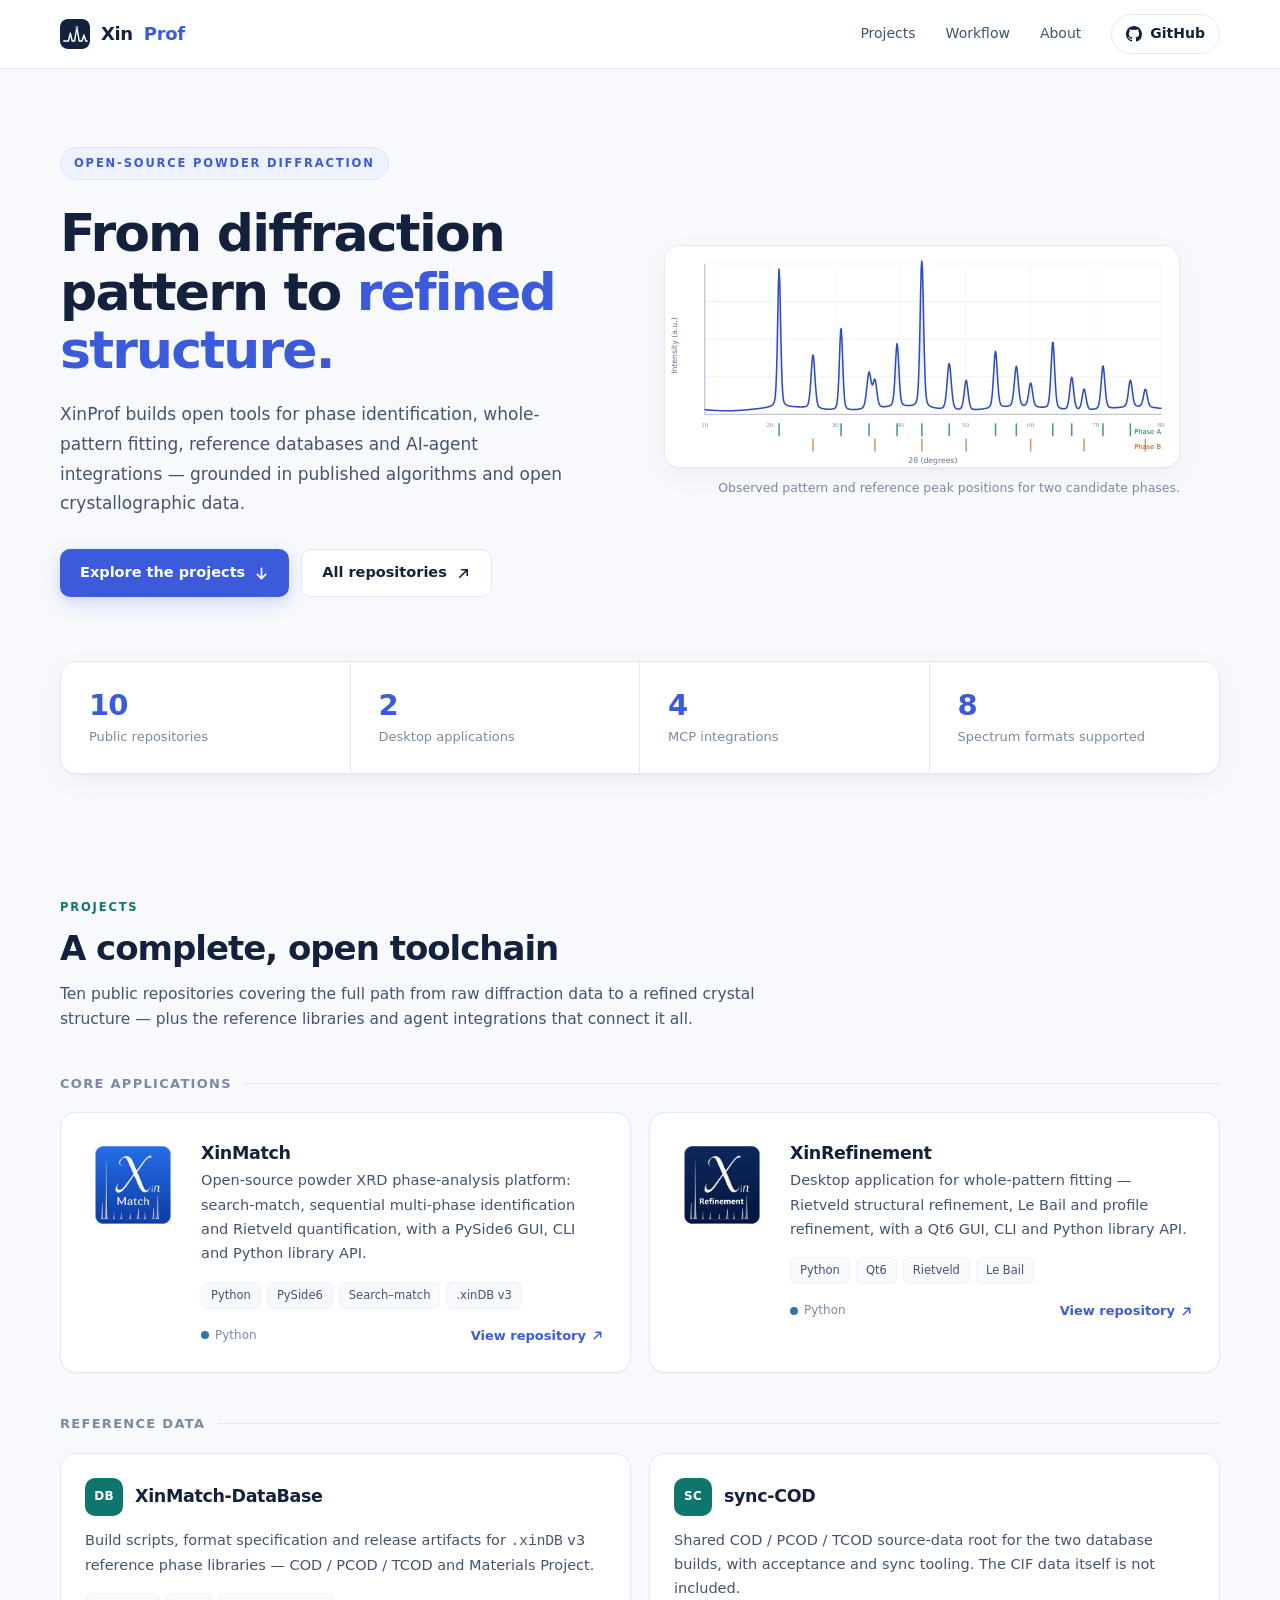
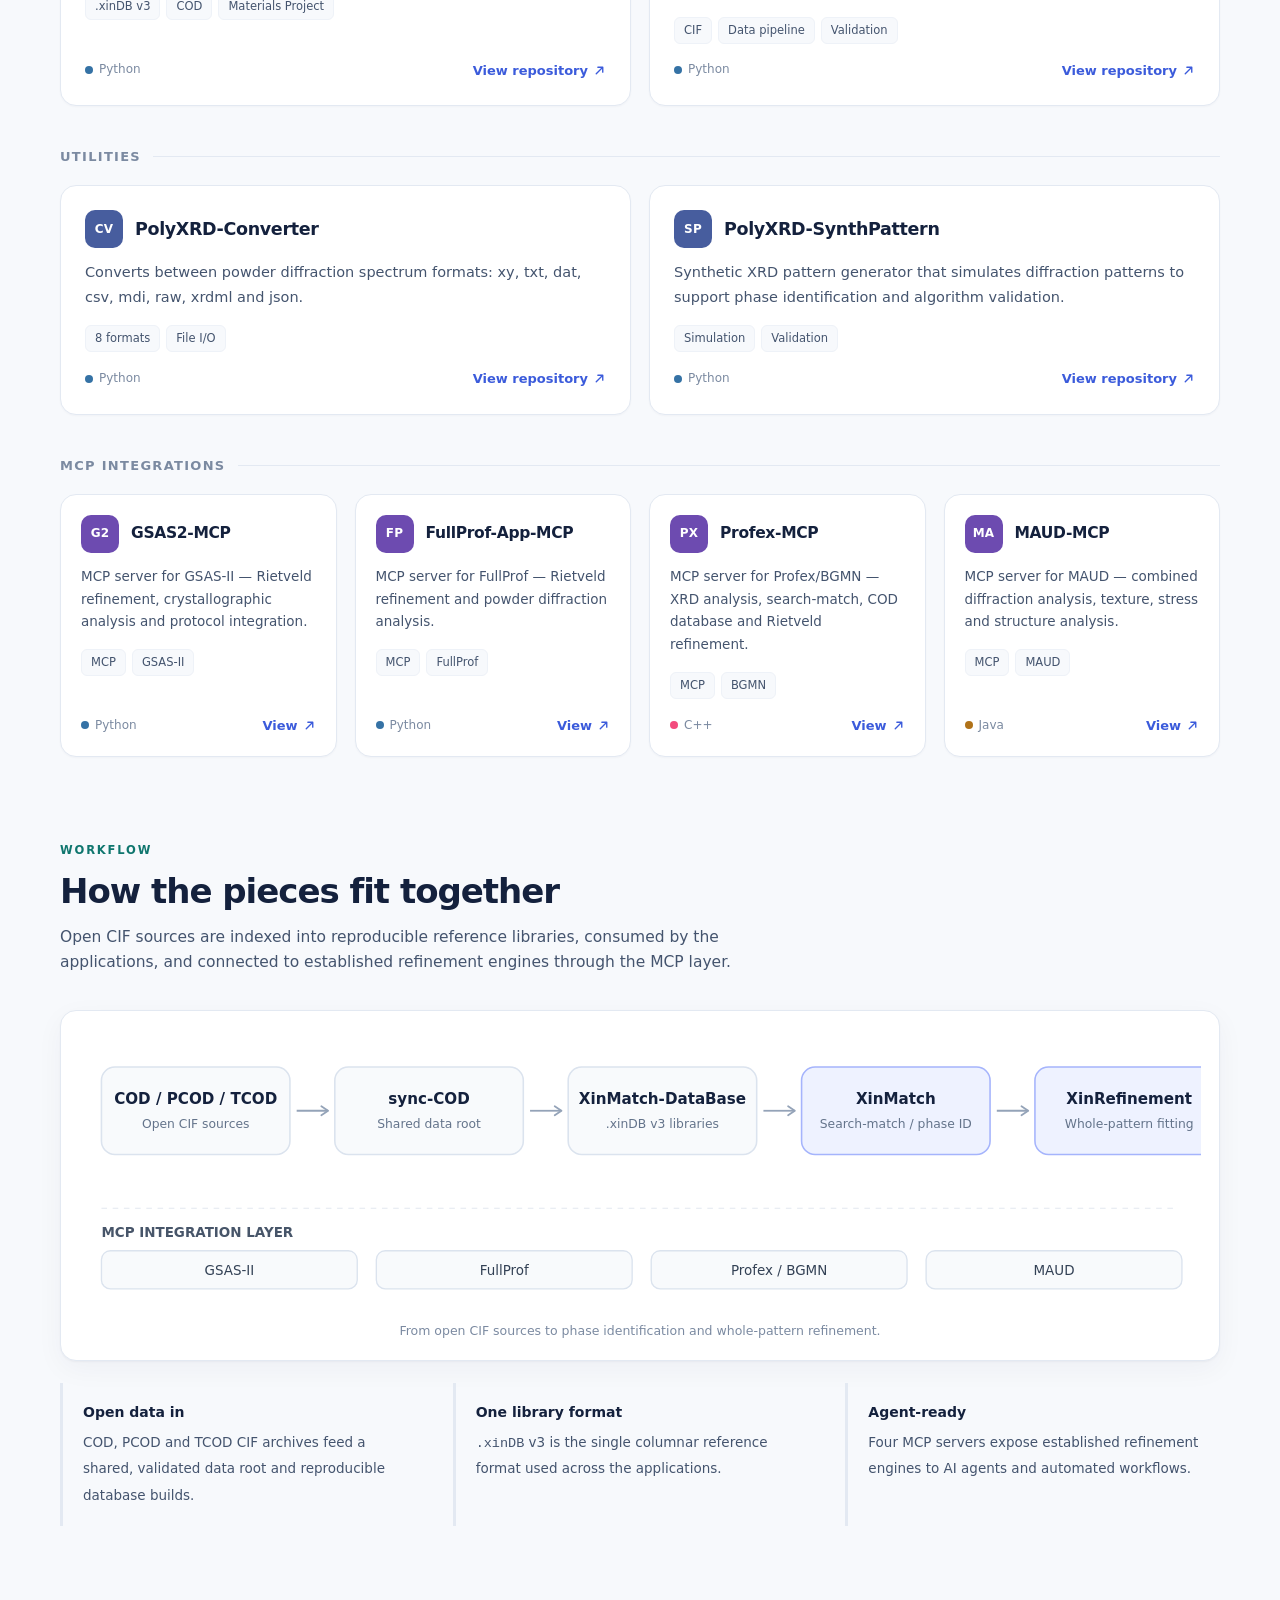
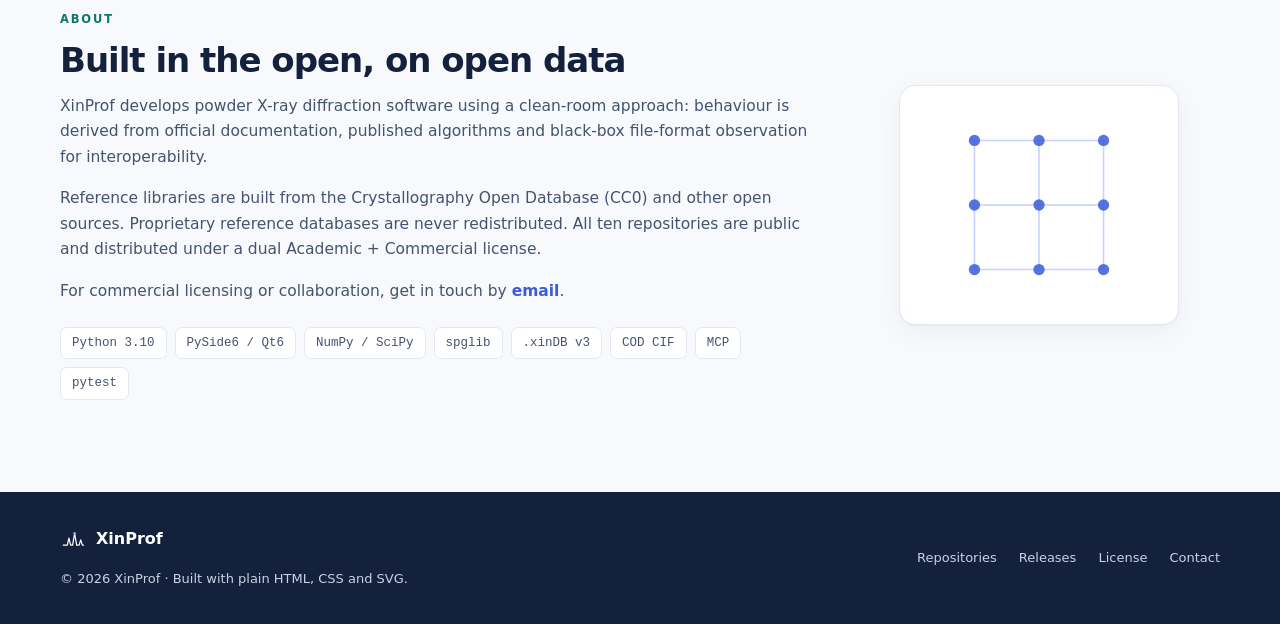
==== index.html @ e7fea5e1 "Add XinProf project site: English landing page, vector XRD artwork, 10 repository cards" ====
<!DOCTYPE html>
<html lang="en">
<head>
  <meta charset="utf-8">
  <meta name="viewport" content="width=device-width, initial-scale=1">
  <title>XinProf — Open-source powder XRD software</title>
  <meta name="description" content="XinProf builds open tools for powder X-ray diffraction: phase identification, whole-pattern Rietveld refinement, .xinDB reference libraries, and MCP integrations for established refinement engines.">
  <meta name="theme-color" content="#14213d">
  <meta property="og:type" content="website">
  <meta property="og:title" content="XinProf — Open-source powder XRD software">
  <meta property="og:description" content="From diffraction pattern to refined structure. Open tools for phase identification, whole-pattern fitting, reference databases and AI-agent integrations.">
  <meta property="og:url" content="https://xinprof.github.io/">
  <link rel="icon" type="image/svg+xml" href="assets/img/favicon.svg">
  <link rel="stylesheet" href="assets/css/style.css">
</head>
<body>

  <header class="site-nav">
    <div class="wrap nav-inner">
      <a class="brand" href="#top" aria-label="XinProf home">
        <img src="assets/img/favicon.svg" alt="" width="30" height="30">
        Xin<span>Prof</span>
      </a>
      <nav class="nav-links" aria-label="Main navigation">
        <a href="#projects">Projects</a>
        <a class="nav-optional" href="#workflow">Workflow</a>
        <a class="nav-optional" href="#about">About</a>
        <a class="nav-github" href="https://github.com/XinProf" target="_blank" rel="noopener noreferrer">
          <svg viewBox="0 0 16 16" fill="currentColor" aria-hidden="true"><path d="M8 0C3.58 0 0 3.58 0 8c0 3.54 2.29 6.53 5.47 7.59.4.07.55-.17.55-.38 0-.19-.01-.82-.01-1.49-2 .37-2.53-.49-2.69-.94-.09-.23-.48-.94-.82-1.13-.28-.15-.68-.52-.01-.53.63-.01 1.08.58 1.23.82.72 1.21 1.87.87 2.33.66.07-.52.28-.87.51-1.07-1.78-.2-3.64-.89-3.64-3.95 0-.87.31-1.59.82-2.15-.08-.2-.36-1.02.08-2.12 0 0 .67-.21 2.2.82.64-.18 1.32-.27 2-.27.68 0 1.36.09 2 .27 1.53-1.04 2.2-.82 2.2-.82.44 1.1.16 1.92.08 2.12.51.56.82 1.27.82 2.15 0 3.07-1.87 3.75-3.65 3.95.29.25.54.73.54 1.48 0 1.07-.01 1.93-.01 2.2 0 .21.15.46.55.38A8.012 8.012 0 0 0 16 8c0-4.42-3.58-8-8-8z"/></svg>
          GitHub
        </a>
      </nav>
    </div>
  </header>

  <main id="top">

    <!-- Hero -->
    <section class="hero" style="padding-top:78px">
      <div class="wrap">
        <div class="hero-grid">
          <div>
            <span class="eyebrow">Open-source powder diffraction</span>
            <h1>From diffraction pattern to <span class="accent">refined structure.</span></h1>
            <p class="hero-lead">
              XinProf builds open tools for phase identification, whole-pattern fitting,
              reference databases and AI-agent integrations — grounded in published
              algorithms and open crystallographic data.
            </p>
            <div class="hero-actions">
              <a class="btn btn-primary" href="#projects">
                Explore the projects
                <svg viewBox="0 0 16 16" fill="none" stroke="currentColor" stroke-width="1.8" aria-hidden="true"><path d="M8 2.5v11M3.5 9l4.5 4.5L12.5 9" stroke-linecap="round" stroke-linejoin="round"/></svg>
              </a>
              <a class="btn btn-ghost" href="https://github.com/XinProf?tab=repositories" target="_blank" rel="noopener noreferrer">
                All repositories
                <svg viewBox="0 0 16 16" fill="none" stroke="currentColor" stroke-width="1.7" aria-hidden="true"><path d="M4 12L12 4M6 4h6v6" stroke-linecap="round" stroke-linejoin="round"/></svg>
              </a>
            </div>
          </div>
          <figure class="hero-art">
            <img src="assets/img/diffraction.svg" width="800" height="344"
                 alt="Powder X-ray diffraction pattern with two sets of reference peak positions">
            <figcaption>Observed pattern and reference peak positions for two candidate phases.</figcaption>
          </figure>
        </div>

        <div class="stats" aria-label="Project statistics">
          <div class="stat"><div class="stat-num">10</div><div class="stat-label">Public repositories</div></div>
          <div class="stat"><div class="stat-num">2</div><div class="stat-label">Desktop applications</div></div>
          <div class="stat"><div class="stat-num">4</div><div class="stat-label">MCP integrations</div></div>
          <div class="stat"><div class="stat-num">8</div><div class="stat-label">Spectrum formats supported</div></div>
        </div>
      </div>
    </section>

    <!-- Projects -->
    <section id="projects">
      <div class="wrap">
        <div class="section-head">
          <div class="section-kicker">Projects</div>
          <h2>A complete, open toolchain</h2>
          <p>Ten public repositories covering the full path from raw diffraction data to a refined crystal structure — plus the reference libraries and agent integrations that connect it all.</p>
        </div>

        <h3 class="group-title">Core applications</h3>
        <div class="cards cards-2">
          <article class="card card-feature">
            <img src="assets/img/logo-xinmatch.png" width="92" height="92" alt="XinMatch logo">
            <div class="card-body">
              <h3>XinMatch</h3>
              <p>Open-source powder XRD phase-analysis platform: search-match, sequential multi-phase identification and Rietveld quantification, with a PySide6 GUI, CLI and Python library API.</p>
              <div class="tags"><span class="tag">Python</span><span class="tag">PySide6</span><span class="tag">Search–match</span><span class="tag">.xinDB v3</span></div>
              <div class="card-foot">
                <span class="lang"><span class="dot"></span>Python</span>
                <a class="repo-link" href="https://github.com/XinProf/XinMatch" target="_blank" rel="noopener noreferrer">View repository <svg viewBox="0 0 16 16" fill="none" stroke="currentColor" stroke-width="1.7" aria-hidden="true"><path d="M4 12L12 4M6 4h6v6" stroke-linecap="round" stroke-linejoin="round"/></svg></a>
              </div>
            </div>
          </article>

          <article class="card card-feature">
            <img src="assets/img/logo-xinrefinement.png" width="92" height="92" alt="XinRefinement logo">
            <div class="card-body">
              <h3>XinRefinement</h3>
              <p>Desktop application for whole-pattern fitting — Rietveld structural refinement, Le Bail and profile refinement, with a Qt6 GUI, CLI and Python library API.</p>
              <div class="tags"><span class="tag">Python</span><span class="tag">Qt6</span><span class="tag">Rietveld</span><span class="tag">Le Bail</span></div>
              <div class="card-foot">
                <span class="lang"><span class="dot"></span>Python</span>
                <a class="repo-link" href="https://github.com/XinProf/XinRefinement" target="_blank" rel="noopener noreferrer">View repository <svg viewBox="0 0 16 16" fill="none" stroke="currentColor" stroke-width="1.7" aria-hidden="true"><path d="M4 12L12 4M6 4h6v6" stroke-linecap="round" stroke-linejoin="round"/></svg></a>
              </div>
            </div>
          </article>
        </div>

        <h3 class="group-title">Reference data</h3>
        <div class="cards cards-2">
          <article class="card">
            <div class="card-top"><span class="monogram mono-data">DB</span><h3>XinMatch-DataBase</h3></div>
            <p>Build scripts, format specification and release artifacts for <code>.xinDB</code> v3 reference phase libraries — COD / PCOD / TCOD and Materials Project.</p>
            <div class="tags"><span class="tag">.xinDB v3</span><span class="tag">COD</span><span class="tag">Materials Project</span></div>
            <div class="card-foot">
              <span class="lang"><span class="dot"></span>Python</span>
              <a class="repo-link" href="https://github.com/XinProf/XinMatch-DataBase" target="_blank" rel="noopener noreferrer">View repository <svg viewBox="0 0 16 16" fill="none" stroke="currentColor" stroke-width="1.7" aria-hidden="true"><path d="M4 12L12 4M6 4h6v6" stroke-linecap="round" stroke-linejoin="round"/></svg></a>
            </div>
          </article>

          <article class="card">
            <div class="card-top"><span class="monogram mono-data">SC</span><h3>sync-COD</h3></div>
            <p>Shared COD / PCOD / TCOD source-data root for the two database builds, with acceptance and sync tooling. The CIF data itself is not included.</p>
            <div class="tags"><span class="tag">CIF</span><span class="tag">Data pipeline</span><span class="tag">Validation</span></div>
            <div class="card-foot">
              <span class="lang"><span class="dot"></span>Python</span>
              <a class="repo-link" href="https://github.com/XinProf/sync-COD" target="_blank" rel="noopener noreferrer">View repository <svg viewBox="0 0 16 16" fill="none" stroke="currentColor" stroke-width="1.7" aria-hidden="true"><path d="M4 12L12 4M6 4h6v6" stroke-linecap="round" stroke-linejoin="round"/></svg></a>
            </div>
          </article>
        </div>

        <h3 class="group-title">Utilities</h3>
        <div class="cards cards-2">
          <article class="card">
            <div class="card-top"><span class="monogram mono-util">CV</span><h3>PolyXRD-Converter</h3></div>
            <p>Converts between powder diffraction spectrum formats: xy, txt, dat, csv, mdi, raw, xrdml and json.</p>
            <div class="tags"><span class="tag">8 formats</span><span class="tag">File I/O</span></div>
            <div class="card-foot">
              <span class="lang"><span class="dot"></span>Python</span>
              <a class="repo-link" href="https://github.com/XinProf/PolyXRD-Converter" target="_blank" rel="noopener noreferrer">View repository <svg viewBox="0 0 16 16" fill="none" stroke="currentColor" stroke-width="1.7" aria-hidden="true"><path d="M4 12L12 4M6 4h6v6" stroke-linecap="round" stroke-linejoin="round"/></svg></a>
            </div>
          </article>

          <article class="card">
            <div class="card-top"><span class="monogram mono-util">SP</span><h3>PolyXRD-SynthPattern</h3></div>
            <p>Synthetic XRD pattern generator that simulates diffraction patterns to support phase identification and algorithm validation.</p>
            <div class="tags"><span class="tag">Simulation</span><span class="tag">Validation</span></div>
            <div class="card-foot">
              <span class="lang"><span class="dot"></span>Python</span>
              <a class="repo-link" href="https://github.com/XinProf/PolyXRD-SynthPattern" target="_blank" rel="noopener noreferrer">View repository <svg viewBox="0 0 16 16" fill="none" stroke="currentColor" stroke-width="1.7" aria-hidden="true"><path d="M4 12L12 4M6 4h6v6" stroke-linecap="round" stroke-linejoin="round"/></svg></a>
            </div>
          </article>
        </div>

        <h3 class="group-title">MCP integrations</h3>
        <div class="cards cards-4">
          <article class="card">
            <div class="card-top"><span class="monogram mono-mcp">G2</span><h3>GSAS2-MCP</h3></div>
            <p>MCP server for GSAS-II — Rietveld refinement, crystallographic analysis and protocol integration.</p>
            <div class="tags"><span class="tag">MCP</span><span class="tag">GSAS-II</span></div>
            <div class="card-foot">
              <span class="lang"><span class="dot"></span>Python</span>
              <a class="repo-link" href="https://github.com/XinProf/GSAS2-MCP" target="_blank" rel="noopener noreferrer">View <svg viewBox="0 0 16 16" fill="none" stroke="currentColor" stroke-width="1.7" aria-hidden="true"><path d="M4 12L12 4M6 4h6v6" stroke-linecap="round" stroke-linejoin="round"/></svg></a>
            </div>
          </article>

          <article class="card">
            <div class="card-top"><span class="monogram mono-mcp">FP</span><h3>FullProf-App-MCP</h3></div>
            <p>MCP server for FullProf — Rietveld refinement and powder diffraction analysis.</p>
            <div class="tags"><span class="tag">MCP</span><span class="tag">FullProf</span></div>
            <div class="card-foot">
              <span class="lang"><span class="dot"></span>Python</span>
              <a class="repo-link" href="https://github.com/XinProf/FullProf-App-MCP" target="_blank" rel="noopener noreferrer">View <svg viewBox="0 0 16 16" fill="none" stroke="currentColor" stroke-width="1.7" aria-hidden="true"><path d="M4 12L12 4M6 4h6v6" stroke-linecap="round" stroke-linejoin="round"/></svg></a>
            </div>
          </article>

          <article class="card">
            <div class="card-top"><span class="monogram mono-mcp">PX</span><h3>Profex-MCP</h3></div>
            <p>MCP server for Profex/BGMN — XRD analysis, search-match, COD database and Rietveld refinement.</p>
            <div class="tags"><span class="tag">MCP</span><span class="tag">BGMN</span></div>
            <div class="card-foot">
              <span class="lang"><span class="dot cpp"></span>C++</span>
              <a class="repo-link" href="https://github.com/XinProf/Profex-MCP" target="_blank" rel="noopener noreferrer">View <svg viewBox="0 0 16 16" fill="none" stroke="currentColor" stroke-width="1.7" aria-hidden="true"><path d="M4 12L12 4M6 4h6v6" stroke-linecap="round" stroke-linejoin="round"/></svg></a>
            </div>
          </article>

          <article class="card">
            <div class="card-top"><span class="monogram mono-mcp">MA</span><h3>MAUD-MCP</h3></div>
            <p>MCP server for MAUD — combined diffraction analysis, texture, stress and structure analysis.</p>
            <div class="tags"><span class="tag">MCP</span><span class="tag">MAUD</span></div>
            <div class="card-foot">
              <span class="lang"><span class="dot java"></span>Java</span>
              <a class="repo-link" href="https://github.com/XinProf/MAUD-MCP" target="_blank" rel="noopener noreferrer">View <svg viewBox="0 0 16 16" fill="none" stroke="currentColor" stroke-width="1.7" aria-hidden="true"><path d="M4 12L12 4M6 4h6v6" stroke-linecap="round" stroke-linejoin="round"/></svg></a>
            </div>
          </article>
        </div>
      </div>
    </section>

    <!-- Workflow -->
    <section id="workflow">
      <div class="wrap">
        <div class="section-head">
          <div class="section-kicker">Workflow</div>
          <h2>How the pieces fit together</h2>
          <p>Open CIF sources are indexed into reproducible reference libraries, consumed by the applications, and connected to established refinement engines through the MCP layer.</p>
        </div>
        <figure class="workflow-figure">
          <img src="assets/img/workflow.svg" width="1000" height="250"
               alt="Data flow from open CIF sources through database builds to phase identification and whole-pattern refinement, with an MCP integration layer">
          <figcaption>From open CIF sources to phase identification and whole-pattern refinement.</figcaption>
        </figure>
        <div class="notes">
          <div class="note"><strong>Open data in</strong><span>COD, PCOD and TCOD CIF archives feed a shared, validated data root and reproducible database builds.</span></div>
          <div class="note"><strong>One library format</strong><span><code>.xinDB</code> v3 is the single columnar reference format used across the applications.</span></div>
          <div class="note"><strong>Agent-ready</strong><span>Four MCP servers expose established refinement engines to AI agents and automated workflows.</span></div>
        </div>
      </div>
    </section>

    <!-- About -->
    <section id="about">
      <div class="wrap about-grid">
        <div class="about-copy">
          <div class="section-kicker">About</div>
          <h2>Built in the open, on open data</h2>
          <p>XinProf develops powder X-ray diffraction software using a clean-room approach: behaviour is derived from official documentation, published algorithms and black-box file-format observation for interoperability.</p>
          <p>Reference libraries are built from the Crystallography Open Database (CC0) and other open sources. Proprietary reference databases are never redistributed. All ten repositories are public and distributed under a dual Academic + Commercial license.</p>
          <p>For commercial licensing or collaboration, get in touch by <a href="mailto:sshztx@outlook.com" style="color:var(--accent);font-weight:600">email</a>.</p>
          <div class="stack" aria-label="Technology stack">
            <span>Python 3.10</span><span>PySide6 / Qt6</span><span>NumPy / SciPy</span><span>spglib</span>
            <span>.xinDB v3</span><span>COD CIF</span><span>MCP</span><span>pytest</span>
          </div>
        </div>
        <div class="about-art">
          <img src="assets/img/lattice.svg" width="300" height="240" alt="Crystal lattice diagram">
        </div>
      </div>
    </section>

  </main>

  <footer class="site-footer">
    <div class="wrap footer-inner">
      <div>
        <div class="footer-brand"><img src="assets/img/favicon.svg" alt="" width="26" height="26"> XinProf</div>
        <p style="margin-top:8px">© 2026 XinProf · Built with plain HTML, CSS and SVG.</p>
      </div>
      <nav class="footer-links" aria-label="Footer links">
        <a href="https://github.com/XinProf?tab=repositories" target="_blank" rel="noopener noreferrer">Repositories</a>
        <a href="https://github.com/XinProf/XinMatch/releases" target="_blank" rel="noopener noreferrer">Releases</a>
        <a href="https://github.com/XinProf/XinMatch/blob/master/LICENSE" target="_blank" rel="noopener noreferrer">License</a>
        <a href="mailto:sshztx@outlook.com">Contact</a>
      </nav>
    </div>
  </footer>

</body>
</html>
---- assets/css/style.css ----
/* XinProf — GitHub Pages site
   No external dependencies: system fonts, inline SVG artwork, plain CSS. */

:root {
  --bg: #f7f9fc;
  --surface: #ffffff;
  --ink: #14213d;
  --ink-2: #44546e;
  --ink-3: #7b8aa1;
  --line: #e3e9f2;
  --line-soft: #eef2f8;
  --accent: #3b5bdb;
  --accent-dark: #2f4bc4;
  --accent-soft: #eef2ff;
  --teal: #0f766e;
  --radius: 16px;
  --shadow: 0 1px 2px rgba(20, 33, 61, .04), 0 8px 28px rgba(20, 33, 61, .045);
  --max: 1160px;
  --font: ui-sans-serif, system-ui, -apple-system, "Segoe UI", Roboto, "Helvetica Neue", Arial, "Noto Sans", sans-serif;
}

* { box-sizing: border-box; }
html { scroll-behavior: smooth; }
body {
  margin: 0;
  background: var(--bg);
  color: var(--ink);
  font-family: var(--font);
  font-size: 16px;
  line-height: 1.65;
  -webkit-font-smoothing: antialiased;
  text-rendering: optimizeLegibility;
}
img, svg { display: block; max-width: 100%; }
a { color: inherit; text-decoration: none; }
a:focus-visible, button:focus-visible {
  outline: 3px solid rgba(59, 91, 219, .45);
  outline-offset: 3px;
  border-radius: 6px;
}
.wrap { width: min(var(--max), calc(100% - 48px)); margin-inline: auto; }

/* ------------------------------ navigation ------------------------------ */
.site-nav {
  position: sticky; top: 0; z-index: 20;
  background: rgba(255, 255, 255, .88);
  backdrop-filter: saturate(160%) blur(12px);
  border-bottom: 1px solid var(--line);
}
.nav-inner { display: flex; align-items: center; justify-content: space-between; height: 68px; }
.brand { display: inline-flex; align-items: center; gap: 11px; font-weight: 700; letter-spacing: -.02em; font-size: 18px; }
.brand img { width: 30px; height: 30px; border-radius: 8px; }
.brand span { color: var(--accent); }
.nav-links { display: flex; align-items: center; gap: 30px; font-size: 14px; color: var(--ink-2); }
.nav-links a { transition: color .18s ease; }
.nav-links a:hover { color: var(--accent); }
.nav-github {
  display: inline-flex; align-items: center; gap: 8px;
  padding: 7px 14px; border: 1px solid var(--line); border-radius: 999px;
  font-weight: 600; color: var(--ink) !important; transition: border-color .18s ease, background .18s ease;
}
.nav-github:hover { border-color: var(--accent); background: var(--accent-soft); }
.nav-github svg { width: 16px; height: 16px; }

/* -------------------------------- hero --------------------------------- */
.hero { padding: 78px 0 40px; }
.hero-grid { display: grid; grid-template-columns: minmax(0, .92fr) minmax(0, 1.08fr); gap: 56px; align-items: center; }
.eyebrow {
  display: inline-block; font-size: 11.5px; font-weight: 700; letter-spacing: .16em;
  text-transform: uppercase; color: var(--accent);
  background: var(--accent-soft); border: 1px solid #dbe3ff;
  padding: 6px 13px; border-radius: 999px; margin-bottom: 24px;
}
h1 {
  margin: 0 0 20px; font-size: clamp(34px, 4.2vw, 52px); line-height: 1.13;
  letter-spacing: -.035em; font-weight: 750;
}
h1 .accent { color: var(--accent); }
.hero-lead { margin: 0 0 30px; font-size: 17px; line-height: 1.75; color: var(--ink-2); max-width: 48ch; }
.hero-actions { display: flex; flex-wrap: wrap; gap: 12px; }
.btn {
  display: inline-flex; align-items: center; gap: 9px;
  padding: 11px 20px; border-radius: 10px; font-size: 14.5px; font-weight: 650;
  transition: transform .18s ease, box-shadow .18s ease, background .18s ease, border-color .18s ease;
}
.btn-primary { background: var(--accent); color: #fff; box-shadow: 0 6px 18px rgba(59, 91, 219, .22); }
.btn-primary:hover { background: var(--accent-dark); transform: translateY(-2px); }
.btn-ghost { background: var(--surface); color: var(--ink); border: 1px solid var(--line); }
.btn-ghost:hover { border-color: var(--accent); color: var(--accent); transform: translateY(-2px); }
.btn svg { width: 15px; height: 15px; }
.hero-art { position: relative; }
.hero-art img { width: 100%; height: auto; border: 1px solid var(--line); border-radius: var(--radius); box-shadow: var(--shadow); }
.hero-art figcaption { margin-top: 10px; font-size: 12.5px; color: var(--ink-3); text-align: right; }

/* -------------------------------- stats -------------------------------- */
.stats {
  margin-top: 64px; display: grid; grid-template-columns: repeat(4, 1fr);
  background: var(--surface); border: 1px solid var(--line); border-radius: var(--radius);
  box-shadow: var(--shadow); overflow: hidden;
}
.stat { padding: 26px 28px; border-right: 1px solid var(--line); }
.stat:last-child { border-right: 0; }
.stat-num { font-size: 29px; font-weight: 750; letter-spacing: -.03em; color: var(--accent); line-height: 1.2; }
.stat-label { font-size: 13px; color: var(--ink-3); margin-top: 3px; }

/* ------------------------------- sections ------------------------------ */
section { padding: 84px 0 0; }
.section-head { margin-bottom: 34px; max-width: 700px; }
.section-kicker { font-size: 11.5px; font-weight: 700; letter-spacing: .16em; text-transform: uppercase; color: var(--teal); }
h2 { margin: 10px 0 12px; font-size: clamp(26px, 3vw, 34px); letter-spacing: -.03em; line-height: 1.25; font-weight: 730; }
.section-head p { margin: 0; color: var(--ink-2); font-size: 15.5px; }
.group-title {
  display: flex; align-items: center; gap: 12px;
  font-size: 13px; font-weight: 700; letter-spacing: .1em; text-transform: uppercase;
  color: var(--ink-3); margin: 40px 0 18px;
}
.group-title::after { content: ""; flex: 1; height: 1px; background: var(--line); }

/* ---------------------------- project cards ---------------------------- */
.cards { display: grid; gap: 18px; }
.cards-2 { grid-template-columns: repeat(2, minmax(0, 1fr)); }
.cards-4 { grid-template-columns: repeat(4, minmax(0, 1fr)); }
.card {
  background: var(--surface); border: 1px solid var(--line); border-radius: var(--radius);
  padding: 24px; box-shadow: 0 1px 2px rgba(20, 33, 61, .03);
  transition: transform .2s ease, border-color .2s ease, box-shadow .2s ease;
  display: flex; flex-direction: column;
}
.card:hover { transform: translateY(-3px); border-color: #c3cff5; box-shadow: var(--shadow); }
.card-feature { flex-direction: row; gap: 22px; padding: 26px; align-items: flex-start; }
.card-feature > img { width: 92px; height: 92px; border-radius: 14px; flex: none; }
.card-body { min-width: 0; flex: 1; }
.card-top { display: flex; align-items: center; gap: 12px; margin-bottom: 12px; }
.monogram {
  width: 38px; height: 38px; flex: none; border-radius: 10px;
  display: grid; place-items: center; font-size: 12px; font-weight: 750; letter-spacing: .02em;
  color: #fff; background: var(--accent);
}
.mono-data { background: #0f766e; }
.mono-util { background: #475d9e; }
.mono-mcp  { background: #6d4bb0; }
.card h3 { margin: 0; font-size: 17.5px; letter-spacing: -.02em; font-weight: 700; }
.card p { margin: 0 0 16px; color: var(--ink-2); font-size: 14.5px; line-height: 1.68; }
.tags { display: flex; flex-wrap: wrap; gap: 6px; margin-bottom: 16px; }
.tag {
  font-size: 11.5px; color: var(--ink-2); background: var(--bg);
  border: 1px solid var(--line-soft); padding: 3px 9px; border-radius: 6px; white-space: nowrap;
}
.card-foot { margin-top: auto; display: flex; align-items: center; justify-content: space-between; gap: 10px; }
.lang { display: inline-flex; align-items: center; gap: 6px; font-size: 12px; color: var(--ink-3); }
.dot { width: 8px; height: 8px; border-radius: 50%; background: #3572a5; }
.dot.java { background: #b07219; }
.dot.cpp { background: #f34b7d; }
.repo-link { font-size: 13px; font-weight: 650; color: var(--accent); display: inline-flex; align-items: center; gap: 5px; }
.repo-link:hover { text-decoration: underline; }
.repo-link svg { width: 13px; height: 13px; transition: transform .18s ease; }
.card:hover .repo-link svg { transform: translate(2px, -2px); }
.cards-4 .card { padding: 20px; }
.cards-4 .card h3 { font-size: 15.5px; }
.cards-4 .card p { font-size: 13.5px; }

/* ------------------------------ workflow ------------------------------- */
.workflow-figure {
  margin: 0; background: var(--surface); border: 1px solid var(--line);
  border-radius: var(--radius); padding: 18px; box-shadow: var(--shadow);
}
.workflow-figure img { width: 100%; height: auto; }
.workflow-figure figcaption { margin-top: 12px; font-size: 12.5px; color: var(--ink-3); text-align: center; }
.notes { display: grid; grid-template-columns: repeat(3, 1fr); gap: 18px; margin-top: 22px; }
.note { padding: 18px 20px; border-left: 3px solid var(--line); }
.note strong { display: block; font-size: 14px; margin-bottom: 5px; }
.note span { font-size: 13.5px; color: var(--ink-2); }

/* -------------------------------- about -------------------------------- */
.about-grid { display: grid; grid-template-columns: minmax(0, 1.35fr) minmax(0, .65fr); gap: 48px; align-items: center; }
.about-copy p { color: var(--ink-2); font-size: 15.5px; margin: 0 0 16px; }
.stack { display: flex; flex-wrap: wrap; gap: 8px; margin-top: 22px; }
.stack span {
  font-size: 12.5px; font-family: ui-monospace, SFMono-Regular, Consolas, monospace;
  color: var(--ink-2); background: var(--surface); border: 1px solid var(--line);
  padding: 5px 11px; border-radius: 7px;
}
.about-art { display: grid; place-items: center; }
.about-art img { width: min(100%, 280px); background: var(--surface); border: 1px solid var(--line); border-radius: var(--radius); padding: 18px; box-shadow: var(--shadow); }

/* ------------------------------- footer -------------------------------- */
.site-footer { margin-top: 92px; background: var(--ink); color: #c8d2e4; }
.footer-inner { display: flex; align-items: center; justify-content: space-between; gap: 20px; padding: 34px 0; flex-wrap: wrap; }
.footer-brand { display: inline-flex; align-items: center; gap: 10px; color: #fff; font-weight: 700; }
.footer-brand img { width: 26px; height: 26px; border-radius: 7px; }
.footer-inner p { margin: 0; font-size: 13px; }
.footer-links { display: flex; gap: 22px; font-size: 13px; }
.footer-links a:hover { color: #fff; text-decoration: underline; }

/* ----------------------------- responsive ------------------------------ */
@media (max-width: 960px) {
  .hero { padding-top: 54px; }
  .hero-grid { grid-template-columns: 1fr; gap: 38px; }
  .hero-lead { max-width: none; }
  .cards-4 { grid-template-columns: repeat(2, minmax(0, 1fr)); }
  .about-grid { grid-template-columns: 1fr; gap: 28px; }
  .about-art { order: -1; }
  .about-art img { width: min(100%, 220px); }
}
@media (max-width: 680px) {
  .wrap { width: min(var(--max), calc(100% - 32px)); }
  .nav-links { gap: 14px; }
  .nav-optional { display: none; }
  .stats { grid-template-columns: repeat(2, 1fr); }
  .stat { border-bottom: 1px solid var(--line); }
  .stat:nth-child(2) { border-right: 0; }
  .stat:nth-child(3), .stat:nth-child(4) { border-bottom: 0; }
  .cards-2, .cards-4 { grid-template-columns: 1fr; }
  .card-feature { flex-direction: column; gap: 16px; }
  .card-feature > img { width: 72px; height: 72px; }
  .notes { grid-template-columns: 1fr; }
  section { padding-top: 62px; }
  .footer-inner { flex-direction: column; align-items: flex-start; }
}
@media (prefers-reduced-motion: reduce) {
  html { scroll-behavior: auto; }
  *, *::before, *::after { transition-duration: .01ms !important; animation-duration: .01ms !important; }
}
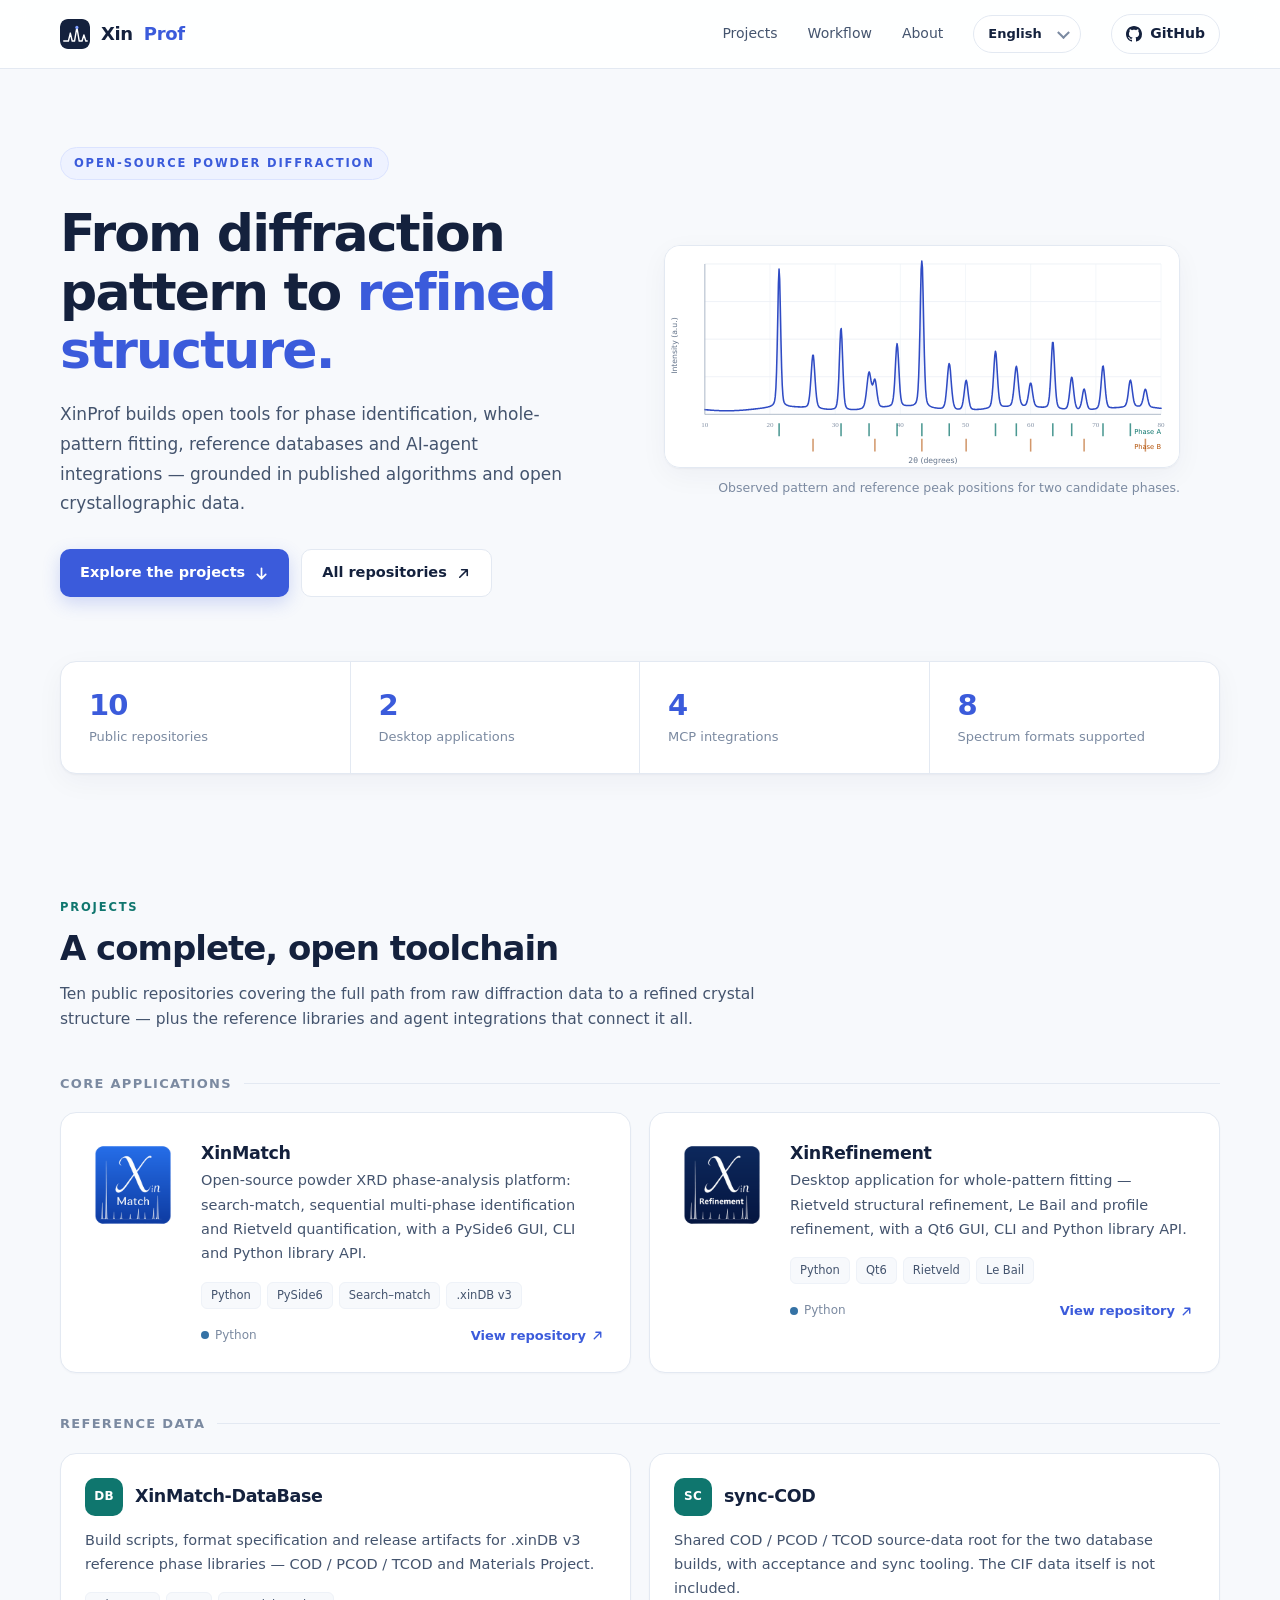
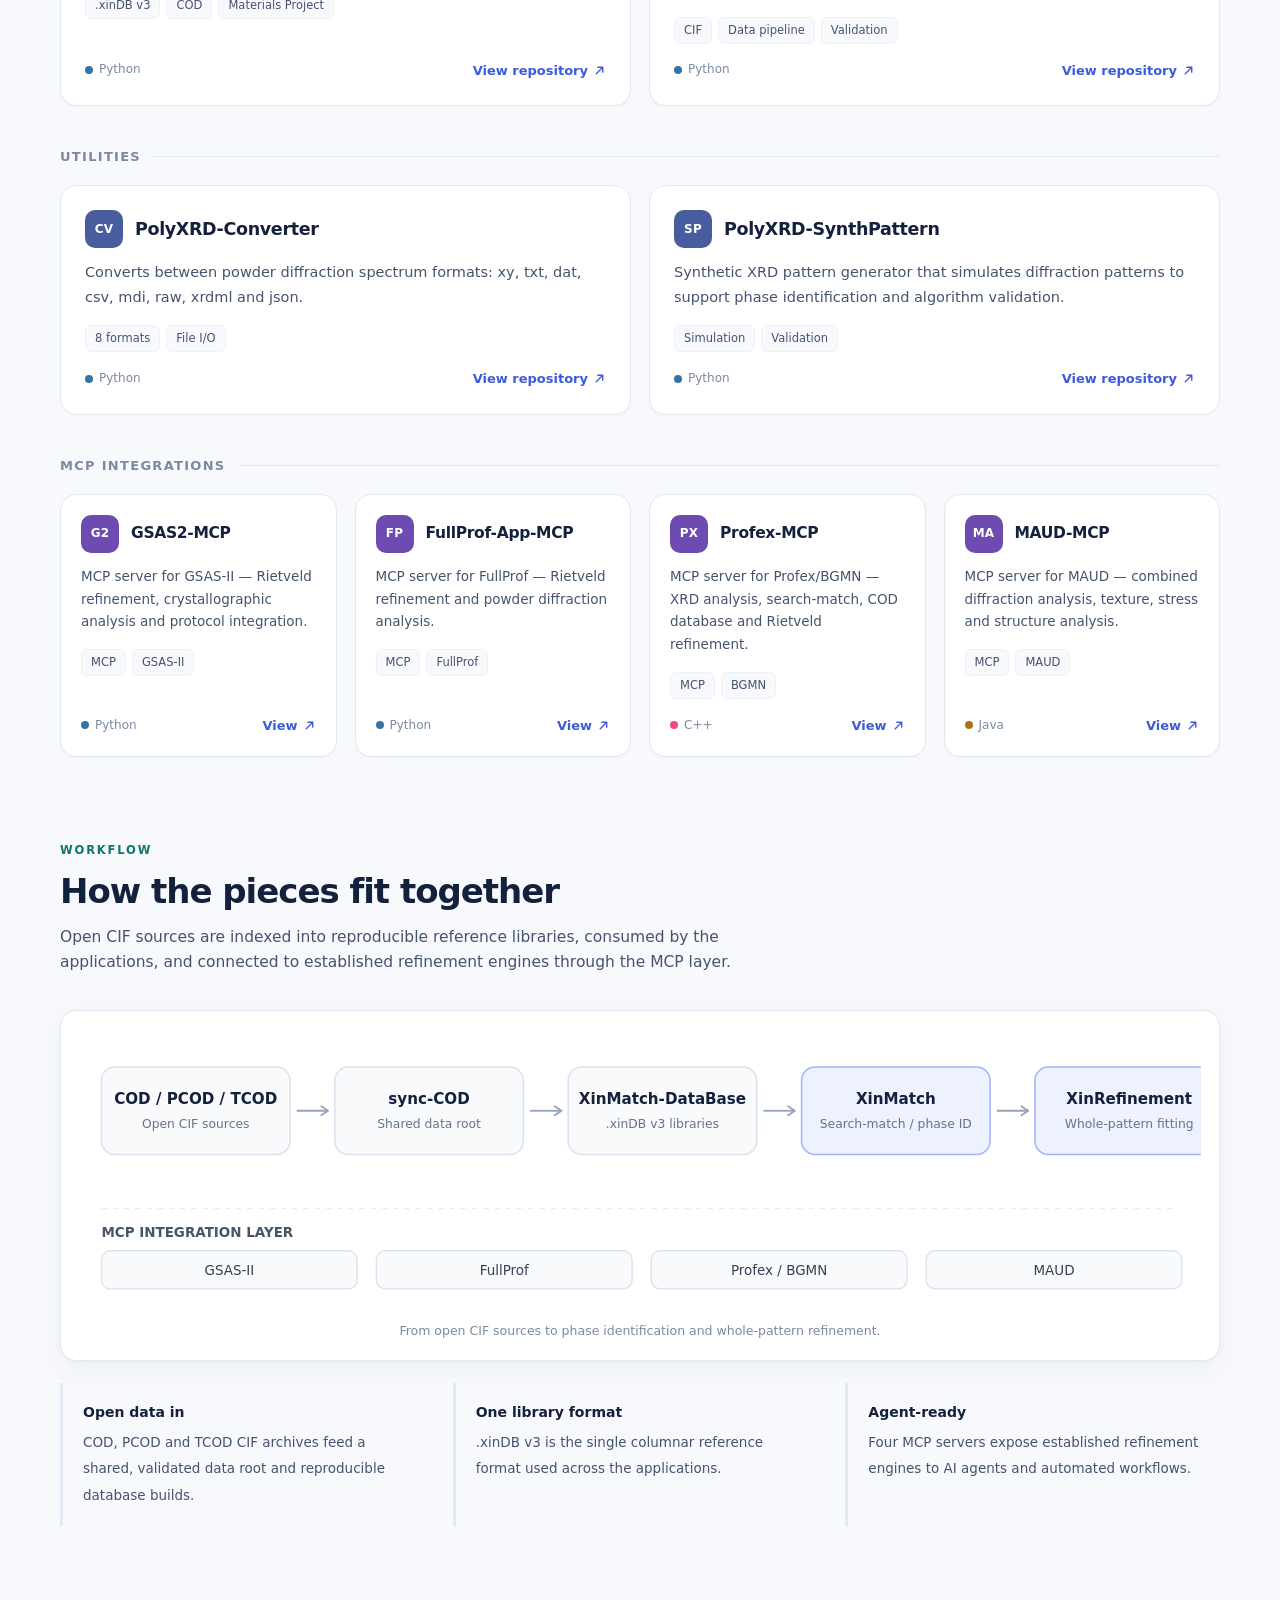
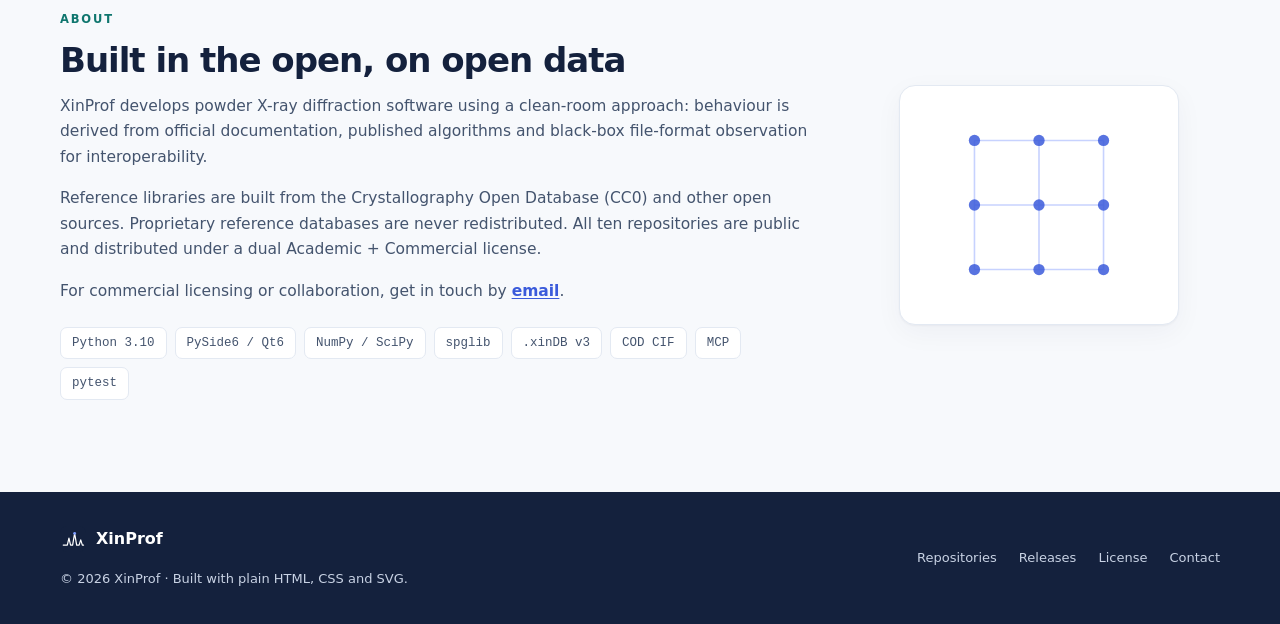
==== commit 4cc97959: "Add multilingual support (zh, ja, de, fr, ar) with language switcher" ====
--- a/index.html
+++ b/index.html
@@ -4,14 +4,28 @@
   <meta charset="utf-8">
   <meta name="viewport" content="width=device-width, initial-scale=1">
   <title>XinProf — Open-source powder XRD software</title>
-  <meta name="description" content="XinProf builds open tools for powder X-ray diffraction: phase identification, whole-pattern Rietveld refinement, .xinDB reference libraries, and MCP integrations for established refinement engines.">
+  <meta id="meta-desc" name="description" content="XinProf builds open tools for powder X-ray diffraction: phase identification, whole-pattern Rietveld refinement, .xinDB reference libraries, and MCP integrations for established refinement engines.">
   <meta name="theme-color" content="#14213d">
   <meta property="og:type" content="website">
-  <meta property="og:title" content="XinProf — Open-source powder XRD software">
-  <meta property="og:description" content="From diffraction pattern to refined structure. Open tools for phase identification, whole-pattern fitting, reference databases and AI-agent integrations.">
+  <meta id="meta-og-title" property="og:title" content="XinProf — Open-source powder XRD software">
+  <meta id="meta-og-desc" property="og:description" content="From diffraction pattern to refined structure. Open tools for phase identification, whole-pattern fitting, reference databases and AI-agent integrations.">
   <meta property="og:url" content="https://xinprof.github.io/">
   <link rel="icon" type="image/svg+xml" href="assets/img/favicon.svg">
   <link rel="stylesheet" href="assets/css/style.css">
+  <script>
+    (function () {
+      var valid = {en:1,zh:1,ja:1,de:1,fr:1,ar:1};
+      var l = null;
+      var p = new URLSearchParams(location.search).get("lang");
+      var h = (location.hash || "").replace(/^#/, "");
+      if (p && valid[p]) l = p;
+      else if (h && valid[h]) l = h;
+      else { try { l = localStorage.getItem("xinprof-lang"); } catch (e) {} }
+      if (!l || !valid[l]) l = "en";
+      document.documentElement.lang = l;
+      document.documentElement.dir = (l === "ar") ? "rtl" : "ltr";
+    })();
+  </script>
 </head>
 <body>
 
@@ -22,12 +36,23 @@
         Xin<span>Prof</span>
       </a>
       <nav class="nav-links" aria-label="Main navigation">
-        <a href="#projects">Projects</a>
-        <a class="nav-optional" href="#workflow">Workflow</a>
-        <a class="nav-optional" href="#about">About</a>
+        <a href="#projects" data-i18n="nav_projects">Projects</a>
+        <a class="nav-optional" href="#workflow" data-i18n="nav_workflow">Workflow</a>
+        <a class="nav-optional" href="#about" data-i18n="nav_about">About</a>
+        <label class="lang-switch">
+          <span id="lang-label" class="visually-hidden" data-i18n="lang_label">Select language</span>
+          <select id="lang-select" aria-labelledby="lang-label">
+            <option value="en">English</option>
+            <option value="zh">中文</option>
+            <option value="ja">日本語</option>
+            <option value="de">Deutsch</option>
+            <option value="fr">Français</option>
+            <option value="ar">العربية</option>
+          </select>
+        </label>
         <a class="nav-github" href="https://github.com/XinProf" target="_blank" rel="noopener noreferrer">
           <svg viewBox="0 0 16 16" fill="currentColor" aria-hidden="true"><path d="M8 0C3.58 0 0 3.58 0 8c0 3.54 2.29 6.53 5.47 7.59.4.07.55-.17.55-.38 0-.19-.01-.82-.01-1.49-2 .37-2.53-.49-2.69-.94-.09-.23-.48-.94-.82-1.13-.28-.15-.68-.52-.01-.53.63-.01 1.08.58 1.23.82.72 1.21 1.87.87 2.33.66.07-.52.28-.87.51-1.07-1.78-.2-3.64-.89-3.64-3.95 0-.87.31-1.59.82-2.15-.08-.2-.36-1.02.08-2.12 0 0 .67-.21 2.2.82.64-.18 1.32-.27 2-.27.68 0 1.36.09 2 .27 1.53-1.04 2.2-.82 2.2-.82.44 1.1.16 1.92.08 2.12.51.56.82 1.27.82 2.15 0 3.07-1.87 3.75-3.65 3.95.29.25.54.73.54 1.48 0 1.07-.01 1.93-.01 2.2 0 .21.15.46.55.38A8.012 8.012 0 0 0 16 8c0-4.42-3.58-8-8-8z"/></svg>
-          GitHub
+          <span data-i18n="nav_github">GitHub</span>
         </a>
       </nav>
     </div>
@@ -40,36 +65,36 @@
       <div class="wrap">
         <div class="hero-grid">
           <div>
-            <span class="eyebrow">Open-source powder diffraction</span>
-            <h1>From diffraction pattern to <span class="accent">refined structure.</span></h1>
-            <p class="hero-lead">
+            <span class="eyebrow" data-i18n="hero_eyebrow">Open-source powder diffraction</span>
+            <h1 data-i18n="hero_title">From diffraction pattern to <span class="accent">refined structure.</span></h1>
+            <p class="hero-lead" data-i18n="hero_lead">
               XinProf builds open tools for phase identification, whole-pattern fitting,
               reference databases and AI-agent integrations — grounded in published
               algorithms and open crystallographic data.
             </p>
             <div class="hero-actions">
               <a class="btn btn-primary" href="#projects">
-                Explore the projects
+                <span data-i18n="btn_explore">Explore the projects</span>
                 <svg viewBox="0 0 16 16" fill="none" stroke="currentColor" stroke-width="1.8" aria-hidden="true"><path d="M8 2.5v11M3.5 9l4.5 4.5L12.5 9" stroke-linecap="round" stroke-linejoin="round"/></svg>
               </a>
               <a class="btn btn-ghost" href="https://github.com/XinProf?tab=repositories" target="_blank" rel="noopener noreferrer">
-                All repositories
+                <span data-i18n="btn_repos">All repositories</span>
                 <svg viewBox="0 0 16 16" fill="none" stroke="currentColor" stroke-width="1.7" aria-hidden="true"><path d="M4 12L12 4M6 4h6v6" stroke-linecap="round" stroke-linejoin="round"/></svg>
               </a>
             </div>
           </div>
           <figure class="hero-art">
-            <img src="assets/img/diffraction.svg" width="800" height="344"
+            <img src="assets/img/diffraction.svg" width="800" height="344" data-i18n-alt="img_hero_alt"
                  alt="Powder X-ray diffraction pattern with two sets of reference peak positions">
-            <figcaption>Observed pattern and reference peak positions for two candidate phases.</figcaption>
+            <figcaption data-i18n="hero_caption">Observed pattern and reference peak positions for two candidate phases.</figcaption>
           </figure>
         </div>
 
         <div class="stats" aria-label="Project statistics">
-          <div class="stat"><div class="stat-num">10</div><div class="stat-label">Public repositories</div></div>
-          <div class="stat"><div class="stat-num">2</div><div class="stat-label">Desktop applications</div></div>
-          <div class="stat"><div class="stat-num">4</div><div class="stat-label">MCP integrations</div></div>
-          <div class="stat"><div class="stat-num">8</div><div class="stat-label">Spectrum formats supported</div></div>
+          <div class="stat"><div class="stat-num">10</div><div class="stat-label" data-i18n="stat_repos">Public repositories</div></div>
+          <div class="stat"><div class="stat-num">2</div><div class="stat-label" data-i18n="stat_apps">Desktop applications</div></div>
+          <div class="stat"><div class="stat-num">4</div><div class="stat-label" data-i18n="stat_mcp">MCP integrations</div></div>
+          <div class="stat"><div class="stat-num">8</div><div class="stat-label" data-i18n="stat_formats">Spectrum formats supported</div></div>
         </div>
       </div>
     </section>
@@ -78,22 +103,22 @@
     <section id="projects">
       <div class="wrap">
         <div class="section-head">
-          <div class="section-kicker">Projects</div>
-          <h2>A complete, open toolchain</h2>
-          <p>Ten public repositories covering the full path from raw diffraction data to a refined crystal structure — plus the reference libraries and agent integrations that connect it all.</p>
-        </div>
-
-        <h3 class="group-title">Core applications</h3>
+          <div class="section-kicker" data-i18n="projects_kicker">Projects</div>
+          <h2 data-i18n="projects_title">A complete, open toolchain</h2>
+          <p data-i18n="projects_intro">Ten public repositories covering the full path from raw diffraction data to a refined crystal structure — plus the reference libraries and agent integrations that connect it all.</p>
+        </div>
+
+        <h3 class="group-title" data-i18n="group_core">Core applications</h3>
         <div class="cards cards-2">
           <article class="card card-feature">
             <img src="assets/img/logo-xinmatch.png" width="92" height="92" alt="XinMatch logo">
             <div class="card-body">
               <h3>XinMatch</h3>
-              <p>Open-source powder XRD phase-analysis platform: search-match, sequential multi-phase identification and Rietveld quantification, with a PySide6 GUI, CLI and Python library API.</p>
-              <div class="tags"><span class="tag">Python</span><span class="tag">PySide6</span><span class="tag">Search–match</span><span class="tag">.xinDB v3</span></div>
+              <p data-i18n="desc_xinmatch">Open-source powder XRD phase-analysis platform: search-match, sequential multi-phase identification and Rietveld quantification, with a PySide6 GUI, CLI and Python library API.</p>
+              <div class="tags"><span class="tag">Python</span><span class="tag">PySide6</span><span class="tag" data-i18n="tag_searchmatch">Search–match</span><span class="tag">.xinDB v3</span></div>
               <div class="card-foot">
                 <span class="lang"><span class="dot"></span>Python</span>
-                <a class="repo-link" href="https://github.com/XinProf/XinMatch" target="_blank" rel="noopener noreferrer">View repository <svg viewBox="0 0 16 16" fill="none" stroke="currentColor" stroke-width="1.7" aria-hidden="true"><path d="M4 12L12 4M6 4h6v6" stroke-linecap="round" stroke-linejoin="round"/></svg></a>
+                <a class="repo-link" href="https://github.com/XinProf/XinMatch" target="_blank" rel="noopener noreferrer"><span data-i18n="repo_full">View repository</span> <svg viewBox="0 0 16 16" fill="none" stroke="currentColor" stroke-width="1.7" aria-hidden="true"><path d="M4 12L12 4M6 4h6v6" stroke-linecap="round" stroke-linejoin="round"/></svg></a>
               </div>
             </div>
           </article>
@@ -102,101 +127,101 @@
             <img src="assets/img/logo-xinrefinement.png" width="92" height="92" alt="XinRefinement logo">
             <div class="card-body">
               <h3>XinRefinement</h3>
-              <p>Desktop application for whole-pattern fitting — Rietveld structural refinement, Le Bail and profile refinement, with a Qt6 GUI, CLI and Python library API.</p>
+              <p data-i18n="desc_xinrefinement">Desktop application for whole-pattern fitting — Rietveld structural refinement, Le Bail and profile refinement, with a Qt6 GUI, CLI and Python library API.</p>
               <div class="tags"><span class="tag">Python</span><span class="tag">Qt6</span><span class="tag">Rietveld</span><span class="tag">Le Bail</span></div>
               <div class="card-foot">
                 <span class="lang"><span class="dot"></span>Python</span>
-                <a class="repo-link" href="https://github.com/XinProf/XinRefinement" target="_blank" rel="noopener noreferrer">View repository <svg viewBox="0 0 16 16" fill="none" stroke="currentColor" stroke-width="1.7" aria-hidden="true"><path d="M4 12L12 4M6 4h6v6" stroke-linecap="round" stroke-linejoin="round"/></svg></a>
+                <a class="repo-link" href="https://github.com/XinProf/XinRefinement" target="_blank" rel="noopener noreferrer"><span data-i18n="repo_full">View repository</span> <svg viewBox="0 0 16 16" fill="none" stroke="currentColor" stroke-width="1.7" aria-hidden="true"><path d="M4 12L12 4M6 4h6v6" stroke-linecap="round" stroke-linejoin="round"/></svg></a>
               </div>
             </div>
           </article>
         </div>
 
-        <h3 class="group-title">Reference data</h3>
+        <h3 class="group-title" data-i18n="group_data">Reference data</h3>
         <div class="cards cards-2">
           <article class="card">
             <div class="card-top"><span class="monogram mono-data">DB</span><h3>XinMatch-DataBase</h3></div>
-            <p>Build scripts, format specification and release artifacts for <code>.xinDB</code> v3 reference phase libraries — COD / PCOD / TCOD and Materials Project.</p>
+            <p data-i18n="desc_database">Build scripts, format specification and release artifacts for <code>.xinDB</code> v3 reference phase libraries — COD / PCOD / TCOD and Materials Project.</p>
             <div class="tags"><span class="tag">.xinDB v3</span><span class="tag">COD</span><span class="tag">Materials Project</span></div>
             <div class="card-foot">
               <span class="lang"><span class="dot"></span>Python</span>
-              <a class="repo-link" href="https://github.com/XinProf/XinMatch-DataBase" target="_blank" rel="noopener noreferrer">View repository <svg viewBox="0 0 16 16" fill="none" stroke="currentColor" stroke-width="1.7" aria-hidden="true"><path d="M4 12L12 4M6 4h6v6" stroke-linecap="round" stroke-linejoin="round"/></svg></a>
+              <a class="repo-link" href="https://github.com/XinProf/XinMatch-DataBase" target="_blank" rel="noopener noreferrer"><span data-i18n="repo_full">View repository</span> <svg viewBox="0 0 16 16" fill="none" stroke="currentColor" stroke-width="1.7" aria-hidden="true"><path d="M4 12L12 4M6 4h6v6" stroke-linecap="round" stroke-linejoin="round"/></svg></a>
             </div>
           </article>
 
           <article class="card">
             <div class="card-top"><span class="monogram mono-data">SC</span><h3>sync-COD</h3></div>
-            <p>Shared COD / PCOD / TCOD source-data root for the two database builds, with acceptance and sync tooling. The CIF data itself is not included.</p>
-            <div class="tags"><span class="tag">CIF</span><span class="tag">Data pipeline</span><span class="tag">Validation</span></div>
-            <div class="card-foot">
-              <span class="lang"><span class="dot"></span>Python</span>
-              <a class="repo-link" href="https://github.com/XinProf/sync-COD" target="_blank" rel="noopener noreferrer">View repository <svg viewBox="0 0 16 16" fill="none" stroke="currentColor" stroke-width="1.7" aria-hidden="true"><path d="M4 12L12 4M6 4h6v6" stroke-linecap="round" stroke-linejoin="round"/></svg></a>
-            </div>
-          </article>
-        </div>
-
-        <h3 class="group-title">Utilities</h3>
+            <p data-i18n="desc_synccod">Shared COD / PCOD / TCOD source-data root for the two database builds, with acceptance and sync tooling. The CIF data itself is not included.</p>
+            <div class="tags"><span class="tag">CIF</span><span class="tag" data-i18n="tag_datapipeline">Data pipeline</span><span class="tag" data-i18n="tag_validation">Validation</span></div>
+            <div class="card-foot">
+              <span class="lang"><span class="dot"></span>Python</span>
+              <a class="repo-link" href="https://github.com/XinProf/sync-COD" target="_blank" rel="noopener noreferrer"><span data-i18n="repo_full">View repository</span> <svg viewBox="0 0 16 16" fill="none" stroke="currentColor" stroke-width="1.7" aria-hidden="true"><path d="M4 12L12 4M6 4h6v6" stroke-linecap="round" stroke-linejoin="round"/></svg></a>
+            </div>
+          </article>
+        </div>
+
+        <h3 class="group-title" data-i18n="group_utils">Utilities</h3>
         <div class="cards cards-2">
           <article class="card">
             <div class="card-top"><span class="monogram mono-util">CV</span><h3>PolyXRD-Converter</h3></div>
-            <p>Converts between powder diffraction spectrum formats: xy, txt, dat, csv, mdi, raw, xrdml and json.</p>
-            <div class="tags"><span class="tag">8 formats</span><span class="tag">File I/O</span></div>
-            <div class="card-foot">
-              <span class="lang"><span class="dot"></span>Python</span>
-              <a class="repo-link" href="https://github.com/XinProf/PolyXRD-Converter" target="_blank" rel="noopener noreferrer">View repository <svg viewBox="0 0 16 16" fill="none" stroke="currentColor" stroke-width="1.7" aria-hidden="true"><path d="M4 12L12 4M6 4h6v6" stroke-linecap="round" stroke-linejoin="round"/></svg></a>
+            <p data-i18n="desc_converter">Converts between powder diffraction spectrum formats: xy, txt, dat, csv, mdi, raw, xrdml and json.</p>
+            <div class="tags"><span class="tag" data-i18n="tag_8formats">8 formats</span><span class="tag">File I/O</span></div>
+            <div class="card-foot">
+              <span class="lang"><span class="dot"></span>Python</span>
+              <a class="repo-link" href="https://github.com/XinProf/PolyXRD-Converter" target="_blank" rel="noopener noreferrer"><span data-i18n="repo_full">View repository</span> <svg viewBox="0 0 16 16" fill="none" stroke="currentColor" stroke-width="1.7" aria-hidden="true"><path d="M4 12L12 4M6 4h6v6" stroke-linecap="round" stroke-linejoin="round"/></svg></a>
             </div>
           </article>
 
           <article class="card">
             <div class="card-top"><span class="monogram mono-util">SP</span><h3>PolyXRD-SynthPattern</h3></div>
-            <p>Synthetic XRD pattern generator that simulates diffraction patterns to support phase identification and algorithm validation.</p>
-            <div class="tags"><span class="tag">Simulation</span><span class="tag">Validation</span></div>
-            <div class="card-foot">
-              <span class="lang"><span class="dot"></span>Python</span>
-              <a class="repo-link" href="https://github.com/XinProf/PolyXRD-SynthPattern" target="_blank" rel="noopener noreferrer">View repository <svg viewBox="0 0 16 16" fill="none" stroke="currentColor" stroke-width="1.7" aria-hidden="true"><path d="M4 12L12 4M6 4h6v6" stroke-linecap="round" stroke-linejoin="round"/></svg></a>
-            </div>
-          </article>
-        </div>
-
-        <h3 class="group-title">MCP integrations</h3>
+            <p data-i18n="desc_synth">Synthetic XRD pattern generator that simulates diffraction patterns to support phase identification and algorithm validation.</p>
+            <div class="tags"><span class="tag" data-i18n="tag_simulation">Simulation</span><span class="tag" data-i18n="tag_validation">Validation</span></div>
+            <div class="card-foot">
+              <span class="lang"><span class="dot"></span>Python</span>
+              <a class="repo-link" href="https://github.com/XinProf/PolyXRD-SynthPattern" target="_blank" rel="noopener noreferrer"><span data-i18n="repo_full">View repository</span> <svg viewBox="0 0 16 16" fill="none" stroke="currentColor" stroke-width="1.7" aria-hidden="true"><path d="M4 12L12 4M6 4h6v6" stroke-linecap="round" stroke-linejoin="round"/></svg></a>
+            </div>
+          </article>
+        </div>
+
+        <h3 class="group-title" data-i18n="group_mcp">MCP integrations</h3>
         <div class="cards cards-4">
           <article class="card">
             <div class="card-top"><span class="monogram mono-mcp">G2</span><h3>GSAS2-MCP</h3></div>
-            <p>MCP server for GSAS-II — Rietveld refinement, crystallographic analysis and protocol integration.</p>
+            <p data-i18n="desc_gsas">MCP server for GSAS-II — Rietveld refinement, crystallographic analysis and protocol integration.</p>
             <div class="tags"><span class="tag">MCP</span><span class="tag">GSAS-II</span></div>
             <div class="card-foot">
               <span class="lang"><span class="dot"></span>Python</span>
-              <a class="repo-link" href="https://github.com/XinProf/GSAS2-MCP" target="_blank" rel="noopener noreferrer">View <svg viewBox="0 0 16 16" fill="none" stroke="currentColor" stroke-width="1.7" aria-hidden="true"><path d="M4 12L12 4M6 4h6v6" stroke-linecap="round" stroke-linejoin="round"/></svg></a>
+              <a class="repo-link" href="https://github.com/XinProf/GSAS2-MCP" target="_blank" rel="noopener noreferrer"><span data-i18n="repo_short">View</span> <svg viewBox="0 0 16 16" fill="none" stroke="currentColor" stroke-width="1.7" aria-hidden="true"><path d="M4 12L12 4M6 4h6v6" stroke-linecap="round" stroke-linejoin="round"/></svg></a>
             </div>
           </article>
 
           <article class="card">
             <div class="card-top"><span class="monogram mono-mcp">FP</span><h3>FullProf-App-MCP</h3></div>
-            <p>MCP server for FullProf — Rietveld refinement and powder diffraction analysis.</p>
+            <p data-i18n="desc_fullprof">MCP server for FullProf — Rietveld refinement and powder diffraction analysis.</p>
             <div class="tags"><span class="tag">MCP</span><span class="tag">FullProf</span></div>
             <div class="card-foot">
               <span class="lang"><span class="dot"></span>Python</span>
-              <a class="repo-link" href="https://github.com/XinProf/FullProf-App-MCP" target="_blank" rel="noopener noreferrer">View <svg viewBox="0 0 16 16" fill="none" stroke="currentColor" stroke-width="1.7" aria-hidden="true"><path d="M4 12L12 4M6 4h6v6" stroke-linecap="round" stroke-linejoin="round"/></svg></a>
+              <a class="repo-link" href="https://github.com/XinProf/FullProf-App-MCP" target="_blank" rel="noopener noreferrer"><span data-i18n="repo_short">View</span> <svg viewBox="0 0 16 16" fill="none" stroke="currentColor" stroke-width="1.7" aria-hidden="true"><path d="M4 12L12 4M6 4h6v6" stroke-linecap="round" stroke-linejoin="round"/></svg></a>
             </div>
           </article>
 
           <article class="card">
             <div class="card-top"><span class="monogram mono-mcp">PX</span><h3>Profex-MCP</h3></div>
-            <p>MCP server for Profex/BGMN — XRD analysis, search-match, COD database and Rietveld refinement.</p>
+            <p data-i18n="desc_profex">MCP server for Profex/BGMN — XRD analysis, search-match, COD database and Rietveld refinement.</p>
             <div class="tags"><span class="tag">MCP</span><span class="tag">BGMN</span></div>
             <div class="card-foot">
               <span class="lang"><span class="dot cpp"></span>C++</span>
-              <a class="repo-link" href="https://github.com/XinProf/Profex-MCP" target="_blank" rel="noopener noreferrer">View <svg viewBox="0 0 16 16" fill="none" stroke="currentColor" stroke-width="1.7" aria-hidden="true"><path d="M4 12L12 4M6 4h6v6" stroke-linecap="round" stroke-linejoin="round"/></svg></a>
+              <a class="repo-link" href="https://github.com/XinProf/Profex-MCP" target="_blank" rel="noopener noreferrer"><span data-i18n="repo_short">View</span> <svg viewBox="0 0 16 16" fill="none" stroke="currentColor" stroke-width="1.7" aria-hidden="true"><path d="M4 12L12 4M6 4h6v6" stroke-linecap="round" stroke-linejoin="round"/></svg></a>
             </div>
           </article>
 
           <article class="card">
             <div class="card-top"><span class="monogram mono-mcp">MA</span><h3>MAUD-MCP</h3></div>
-            <p>MCP server for MAUD — combined diffraction analysis, texture, stress and structure analysis.</p>
+            <p data-i18n="desc_maud">MCP server for MAUD — combined diffraction analysis, texture, stress and structure analysis.</p>
             <div class="tags"><span class="tag">MCP</span><span class="tag">MAUD</span></div>
             <div class="card-foot">
               <span class="lang"><span class="dot java"></span>Java</span>
-              <a class="repo-link" href="https://github.com/XinProf/MAUD-MCP" target="_blank" rel="noopener noreferrer">View <svg viewBox="0 0 16 16" fill="none" stroke="currentColor" stroke-width="1.7" aria-hidden="true"><path d="M4 12L12 4M6 4h6v6" stroke-linecap="round" stroke-linejoin="round"/></svg></a>
+              <a class="repo-link" href="https://github.com/XinProf/MAUD-MCP" target="_blank" rel="noopener noreferrer"><span data-i18n="repo_short">View</span> <svg viewBox="0 0 16 16" fill="none" stroke="currentColor" stroke-width="1.7" aria-hidden="true"><path d="M4 12L12 4M6 4h6v6" stroke-linecap="round" stroke-linejoin="round"/></svg></a>
             </div>
           </article>
         </div>
@@ -207,19 +232,19 @@
     <section id="workflow">
       <div class="wrap">
         <div class="section-head">
-          <div class="section-kicker">Workflow</div>
-          <h2>How the pieces fit together</h2>
-          <p>Open CIF sources are indexed into reproducible reference libraries, consumed by the applications, and connected to established refinement engines through the MCP layer.</p>
+          <div class="section-kicker" data-i18n="workflow_kicker">Workflow</div>
+          <h2 data-i18n="workflow_title">How the pieces fit together</h2>
+          <p data-i18n="workflow_intro">Open CIF sources are indexed into reproducible reference libraries, consumed by the applications, and connected to established refinement engines through the MCP layer.</p>
         </div>
         <figure class="workflow-figure">
-          <img src="assets/img/workflow.svg" width="1000" height="250"
+          <img src="assets/img/workflow.svg" width="1000" height="250" data-i18n-alt="img_workflow_alt"
                alt="Data flow from open CIF sources through database builds to phase identification and whole-pattern refinement, with an MCP integration layer">
-          <figcaption>From open CIF sources to phase identification and whole-pattern refinement.</figcaption>
+          <figcaption data-i18n="workflow_caption">From open CIF sources to phase identification and whole-pattern refinement.</figcaption>
         </figure>
         <div class="notes">
-          <div class="note"><strong>Open data in</strong><span>COD, PCOD and TCOD CIF archives feed a shared, validated data root and reproducible database builds.</span></div>
-          <div class="note"><strong>One library format</strong><span><code>.xinDB</code> v3 is the single columnar reference format used across the applications.</span></div>
-          <div class="note"><strong>Agent-ready</strong><span>Four MCP servers expose established refinement engines to AI agents and automated workflows.</span></div>
+          <div class="note"><strong data-i18n="note1_title">Open data in</strong><span data-i18n="note1_text">COD, PCOD and TCOD CIF archives feed a shared, validated data root and reproducible database builds.</span></div>
+          <div class="note"><strong data-i18n="note2_title">One library format</strong><span data-i18n="note2_text">.xinDB v3 is the single columnar reference format used across the applications.</span></div>
+          <div class="note"><strong data-i18n="note3_title">Agent-ready</strong><span data-i18n="note3_text">Four MCP servers expose established refinement engines to AI agents and automated workflows.</span></div>
         </div>
       </div>
     </section>
@@ -228,18 +253,18 @@
     <section id="about">
       <div class="wrap about-grid">
         <div class="about-copy">
-          <div class="section-kicker">About</div>
-          <h2>Built in the open, on open data</h2>
-          <p>XinProf develops powder X-ray diffraction software using a clean-room approach: behaviour is derived from official documentation, published algorithms and black-box file-format observation for interoperability.</p>
-          <p>Reference libraries are built from the Crystallography Open Database (CC0) and other open sources. Proprietary reference databases are never redistributed. All ten repositories are public and distributed under a dual Academic + Commercial license.</p>
-          <p>For commercial licensing or collaboration, get in touch by <a href="mailto:sshztx@outlook.com" style="color:var(--accent);font-weight:600">email</a>.</p>
+          <div class="section-kicker" data-i18n="about_kicker">About</div>
+          <h2 data-i18n="about_title">Built in the open, on open data</h2>
+          <p data-i18n="about_p1">XinProf develops powder X-ray diffraction software using a clean-room approach: behaviour is derived from official documentation, published algorithms and black-box file-format observation for interoperability.</p>
+          <p data-i18n="about_p2">Reference libraries are built from the Crystallography Open Database (CC0) and other open sources. Proprietary reference databases are never redistributed. All ten repositories are public and distributed under a dual Academic + Commercial license.</p>
+          <p data-i18n="about_p3">For commercial licensing or collaboration, get in touch by <a class="mail-link" href="mailto:sshztx@outlook.com">email</a>.</p>
           <div class="stack" aria-label="Technology stack">
             <span>Python 3.10</span><span>PySide6 / Qt6</span><span>NumPy / SciPy</span><span>spglib</span>
             <span>.xinDB v3</span><span>COD CIF</span><span>MCP</span><span>pytest</span>
           </div>
         </div>
         <div class="about-art">
-          <img src="assets/img/lattice.svg" width="300" height="240" alt="Crystal lattice diagram">
+          <img src="assets/img/lattice.svg" width="300" height="240" data-i18n-alt="img_lattice_alt" alt="Crystal lattice diagram">
         </div>
       </div>
     </section>
@@ -250,16 +275,17 @@
     <div class="wrap footer-inner">
       <div>
         <div class="footer-brand"><img src="assets/img/favicon.svg" alt="" width="26" height="26"> XinProf</div>
-        <p style="margin-top:8px">© 2026 XinProf · Built with plain HTML, CSS and SVG.</p>
+        <p style="margin-top:8px" data-i18n="footer_text">© 2026 XinProf · Built with plain HTML, CSS and SVG.</p>
       </div>
       <nav class="footer-links" aria-label="Footer links">
-        <a href="https://github.com/XinProf?tab=repositories" target="_blank" rel="noopener noreferrer">Repositories</a>
-        <a href="https://github.com/XinProf/XinMatch/releases" target="_blank" rel="noopener noreferrer">Releases</a>
-        <a href="https://github.com/XinProf/XinMatch/blob/master/LICENSE" target="_blank" rel="noopener noreferrer">License</a>
-        <a href="mailto:sshztx@outlook.com">Contact</a>
+        <a href="https://github.com/XinProf?tab=repositories" target="_blank" rel="noopener noreferrer" data-i18n="footer_repos">Repositories</a>
+        <a href="https://github.com/XinProf/XinMatch/releases" target="_blank" rel="noopener noreferrer" data-i18n="footer_releases">Releases</a>
+        <a href="https://github.com/XinProf/XinMatch/blob/master/LICENSE" target="_blank" rel="noopener noreferrer" data-i18n="footer_license">License</a>
+        <a href="mailto:sshztx@outlook.com" data-i18n="footer_contact">Contact</a>
       </nav>
     </div>
   </footer>
 
+  <script src="assets/js/i18n.js"></script>
 </body>
 </html>
--- a/assets/css/style.css
+++ b/assets/css/style.css
@@ -16,7 +16,9 @@
   --radius: 16px;
   --shadow: 0 1px 2px rgba(20, 33, 61, .04), 0 8px 28px rgba(20, 33, 61, .045);
   --max: 1160px;
-  --font: ui-sans-serif, system-ui, -apple-system, "Segoe UI", Roboto, "Helvetica Neue", Arial, "Noto Sans", sans-serif;
+  --font: ui-sans-serif, system-ui, -apple-system, "Segoe UI", Roboto, "Helvetica Neue", Arial,
+    "Hiragino Sans", "Yu Gothic", "Noto Sans JP", "Microsoft YaHei", "PingFang SC", "Noto Sans SC",
+    "Noto Sans Arabic", "Segoe UI", sans-serif;
 }
 
 * { box-sizing: border-box; }
@@ -221,3 +223,44 @@
   html { scroll-behavior: auto; }
   *, *::before, *::after { transition-duration: .01ms !important; animation-duration: .01ms !important; }
 }
+
+/* ----------------------- language switcher + helpers ----------------------- */
+.visually-hidden {
+  position: absolute; width: 1px; height: 1px; padding: 0; margin: -1px;
+  overflow: hidden; clip: rect(0 0 0 0); white-space: nowrap; border: 0;
+}
+.mail-link {
+  color: var(--accent); font-weight: 600; text-decoration: underline;
+  text-underline-offset: 2px; text-decoration-thickness: 1px;
+}
+.mail-link:hover { text-decoration-thickness: 2px; }
+
+.lang-switch { position: relative; display: inline-flex; align-items: center; }
+.lang-switch select {
+  appearance: none; -webkit-appearance: none; -moz-appearance: none;
+  font: inherit; font-size: 13px; font-weight: 600; color: var(--ink);
+  background: var(--surface); border: 1px solid var(--line); border-radius: 999px;
+  padding: 7px 30px 7px 14px; cursor: pointer;
+  transition: border-color .18s ease, background .18s ease;
+}
+.lang-switch select:hover { border-color: var(--accent); background: var(--accent-soft); }
+.lang-switch select:focus-visible {
+  outline: 3px solid rgba(59, 91, 219, .45); outline-offset: 2px;
+}
+.lang-switch::after {
+  content: ""; position: absolute; right: 13px; top: 50%;
+  width: 7px; height: 7px;
+  border-right: 2px solid var(--ink-3); border-bottom: 2px solid var(--ink-3);
+  transform: translateY(-65%) rotate(45deg); pointer-events: none;
+}
+[dir="rtl"] .lang-switch::after { right: auto; left: 13px; }
+
+/* ------------------------------ RTL support ------------------------------- */
+[dir="rtl"] .note { border-left: 0; border-right: 3px solid var(--line); }
+[dir="rtl"] .group-title::after { margin-right: 12px; }
+[dir="rtl"] .card-foot { flex-direction: row-reverse; }
+[dir="rtl"] .repo-link svg,
+[dir="rtl"] .btn svg { transform: scaleX(-1); }
+[dir="rtl"] .card:hover .repo-link svg { transform: scaleX(-1) translate(2px, -2px); }
+[dir="rtl"] .footer-links { flex-direction: row-reverse; }
+[dir="rtl"] .about-art img { transform: none; }
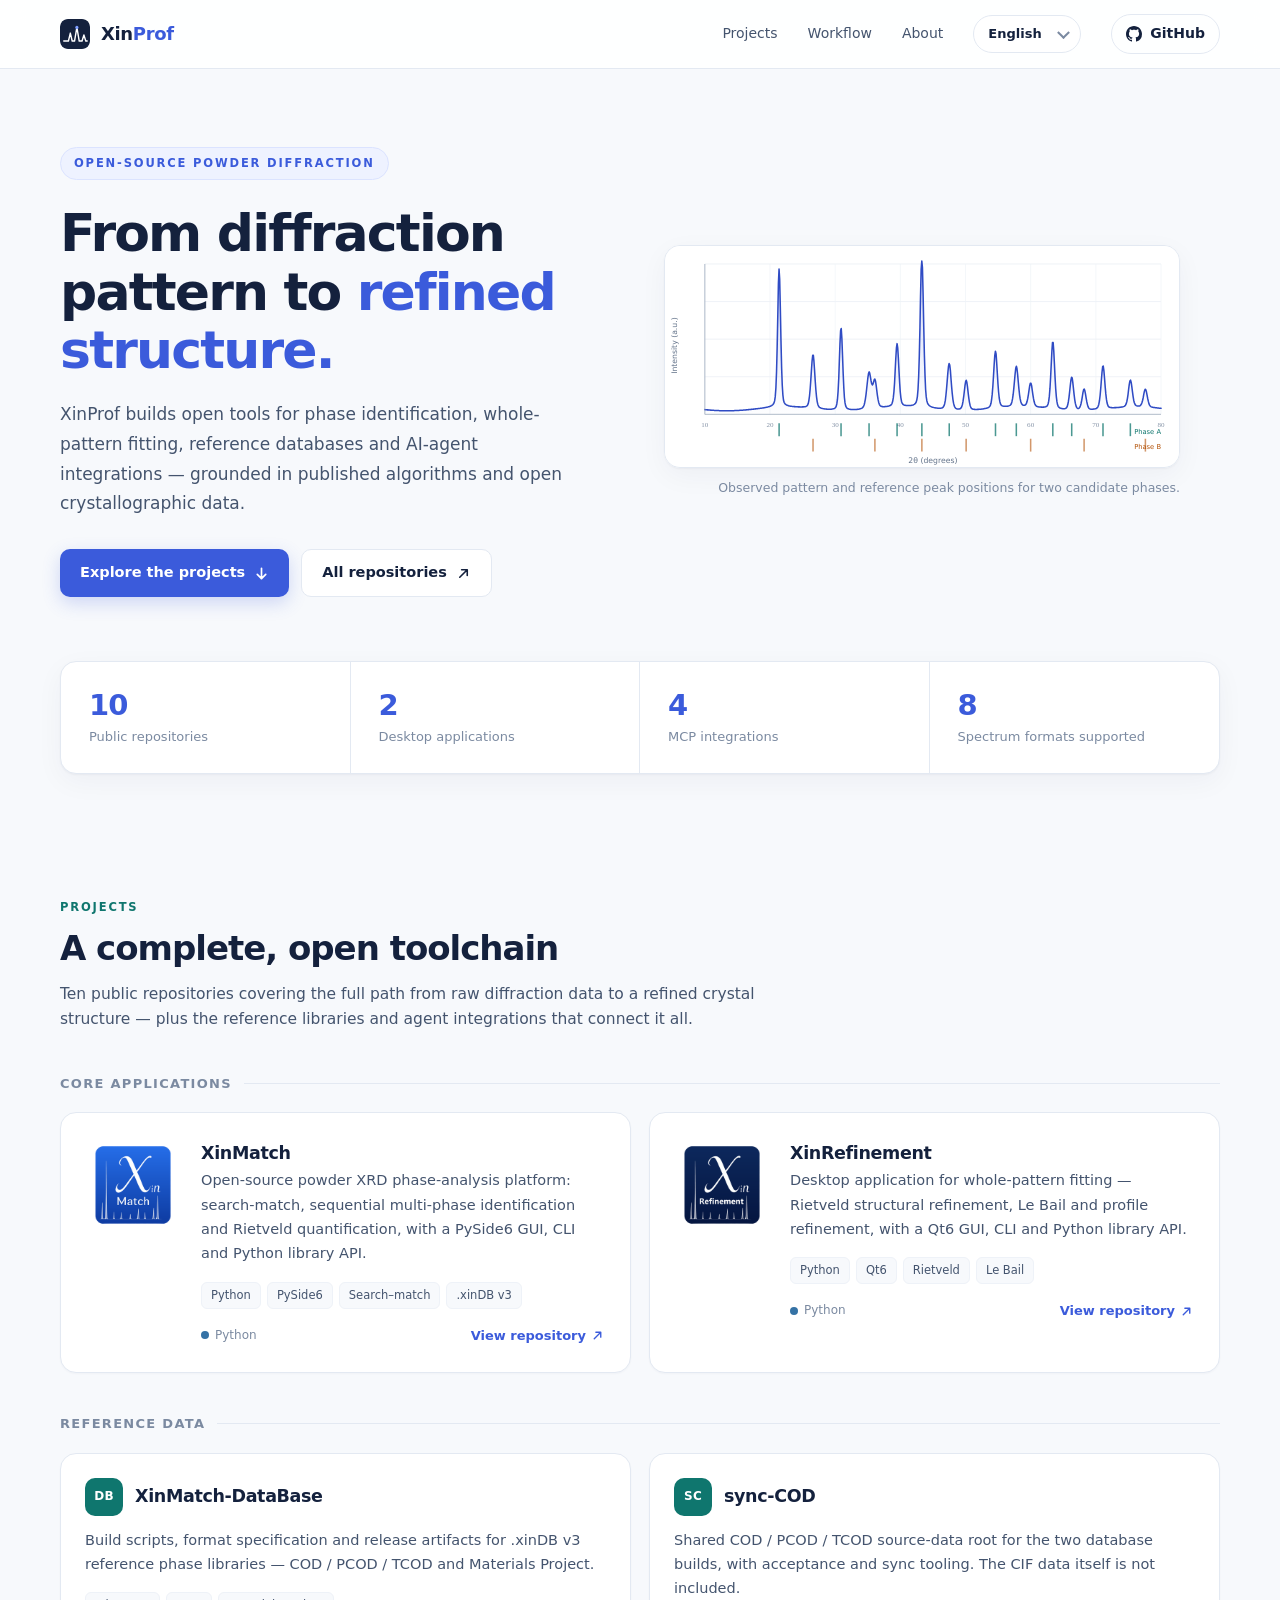
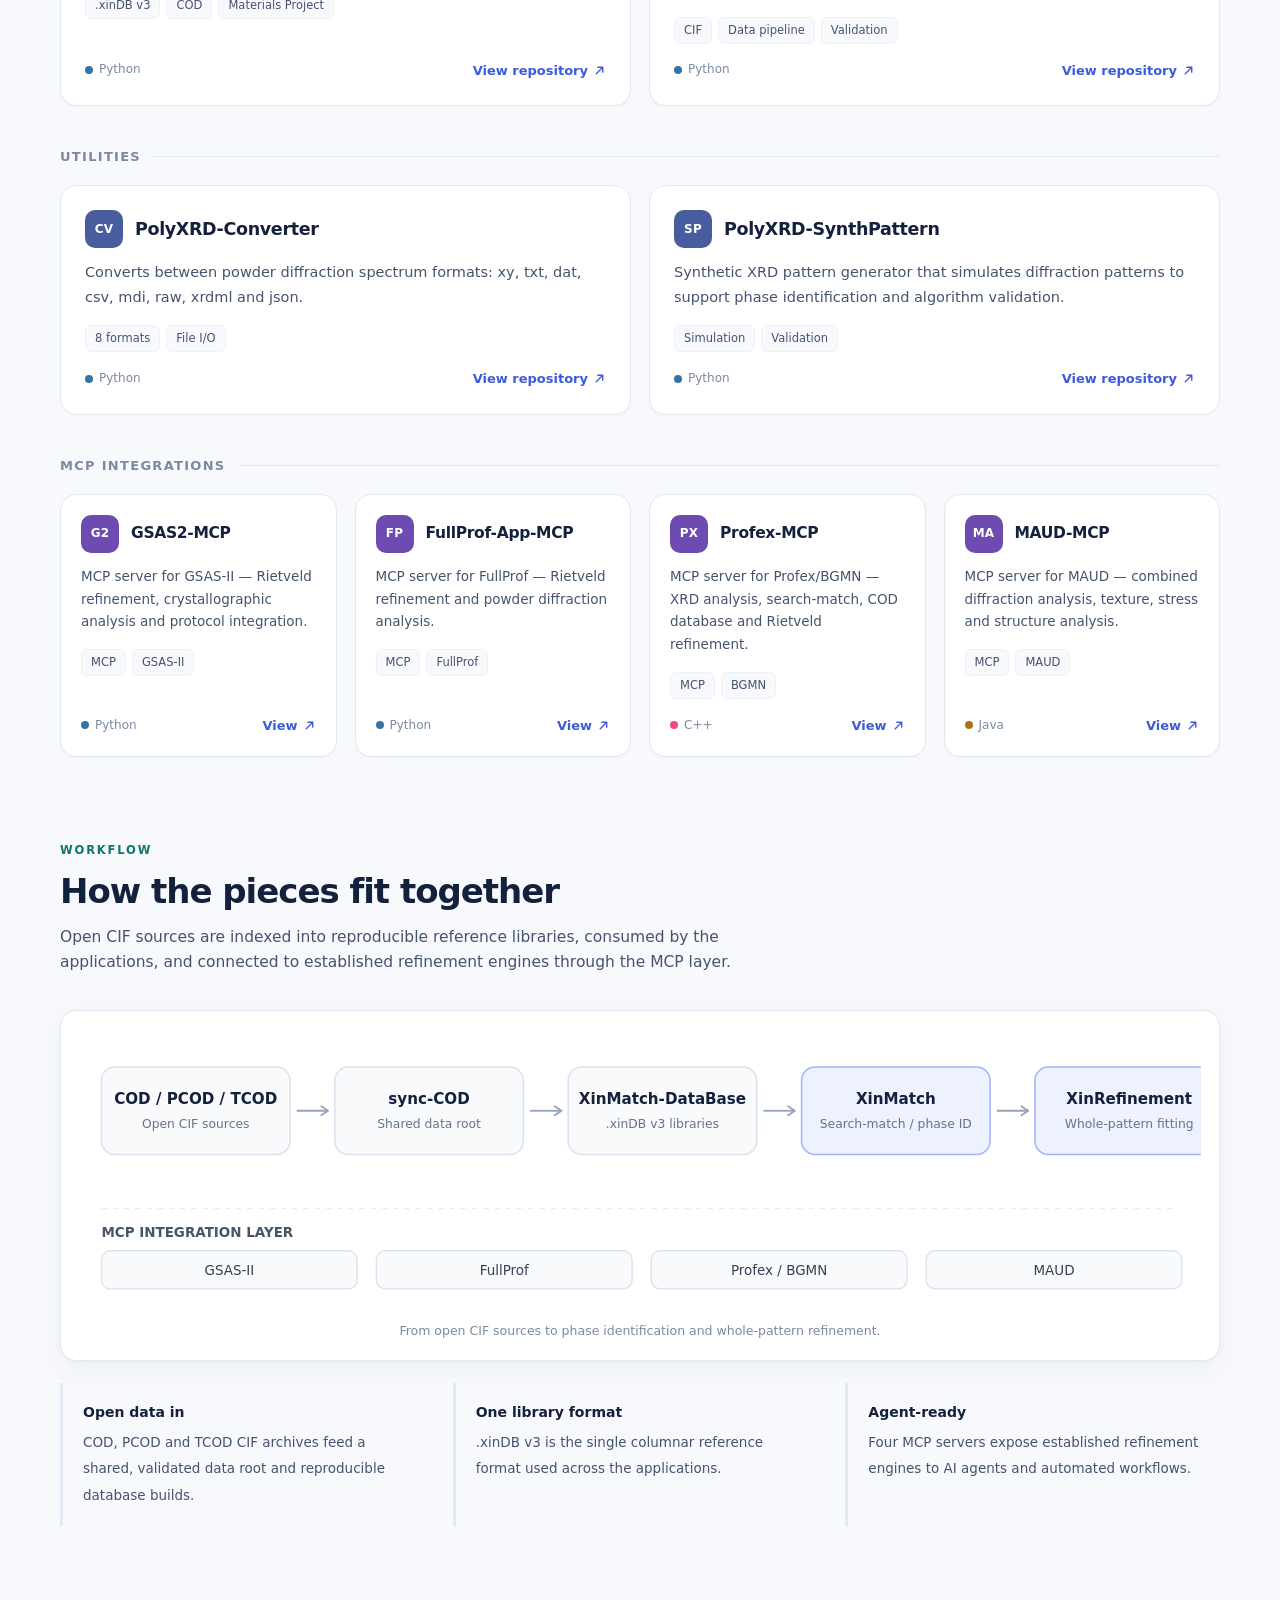
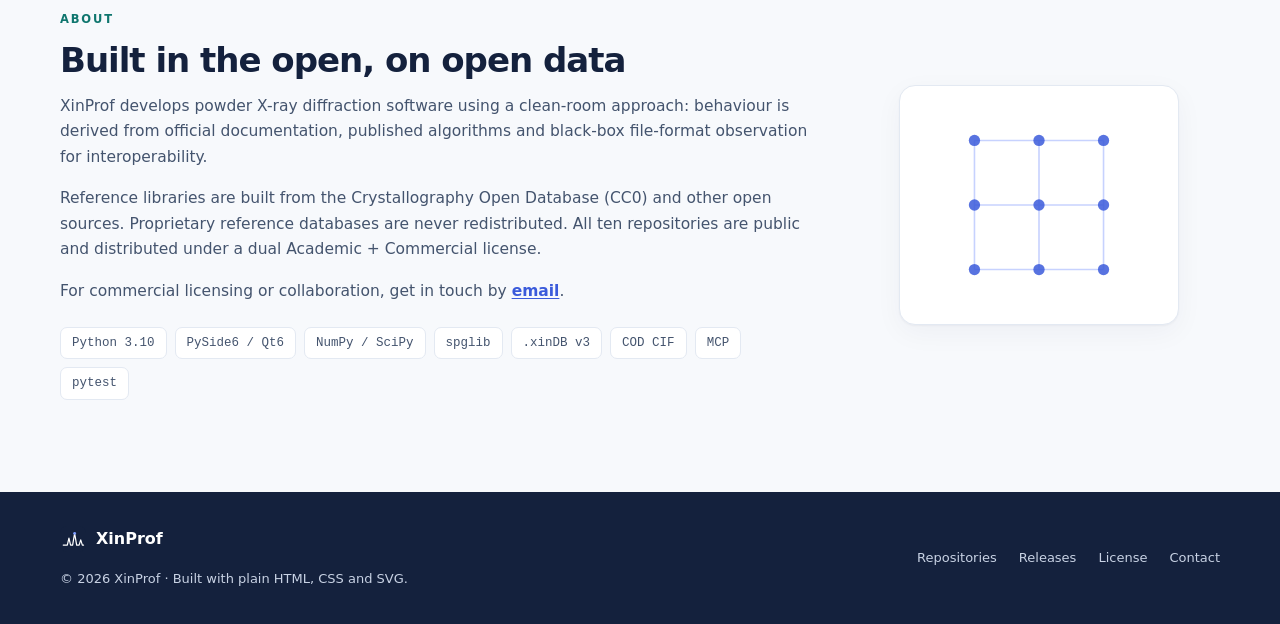
==== commit f005dc50: "Fix brand wordmark gap: wrap XinProf as single flex item" ====
--- a/index.html
+++ b/index.html
@@ -33,7 +33,7 @@
     <div class="wrap nav-inner">
       <a class="brand" href="#top" aria-label="XinProf home">
         <img src="assets/img/favicon.svg" alt="" width="30" height="30">
-        Xin<span>Prof</span>
+        <span class="brand-word">Xin<span>Prof</span></span>
       </a>
       <nav class="nav-links" aria-label="Main navigation">
         <a href="#projects" data-i18n="nav_projects">Projects</a>
--- a/assets/css/style.css
+++ b/assets/css/style.css
@@ -52,7 +52,7 @@
 .nav-inner { display: flex; align-items: center; justify-content: space-between; height: 68px; }
 .brand { display: inline-flex; align-items: center; gap: 11px; font-weight: 700; letter-spacing: -.02em; font-size: 18px; }
 .brand img { width: 30px; height: 30px; border-radius: 8px; }
-.brand span { color: var(--accent); }
+.brand-word > span { color: var(--accent); }
 .nav-links { display: flex; align-items: center; gap: 30px; font-size: 14px; color: var(--ink-2); }
 .nav-links a { transition: color .18s ease; }
 .nav-links a:hover { color: var(--accent); }
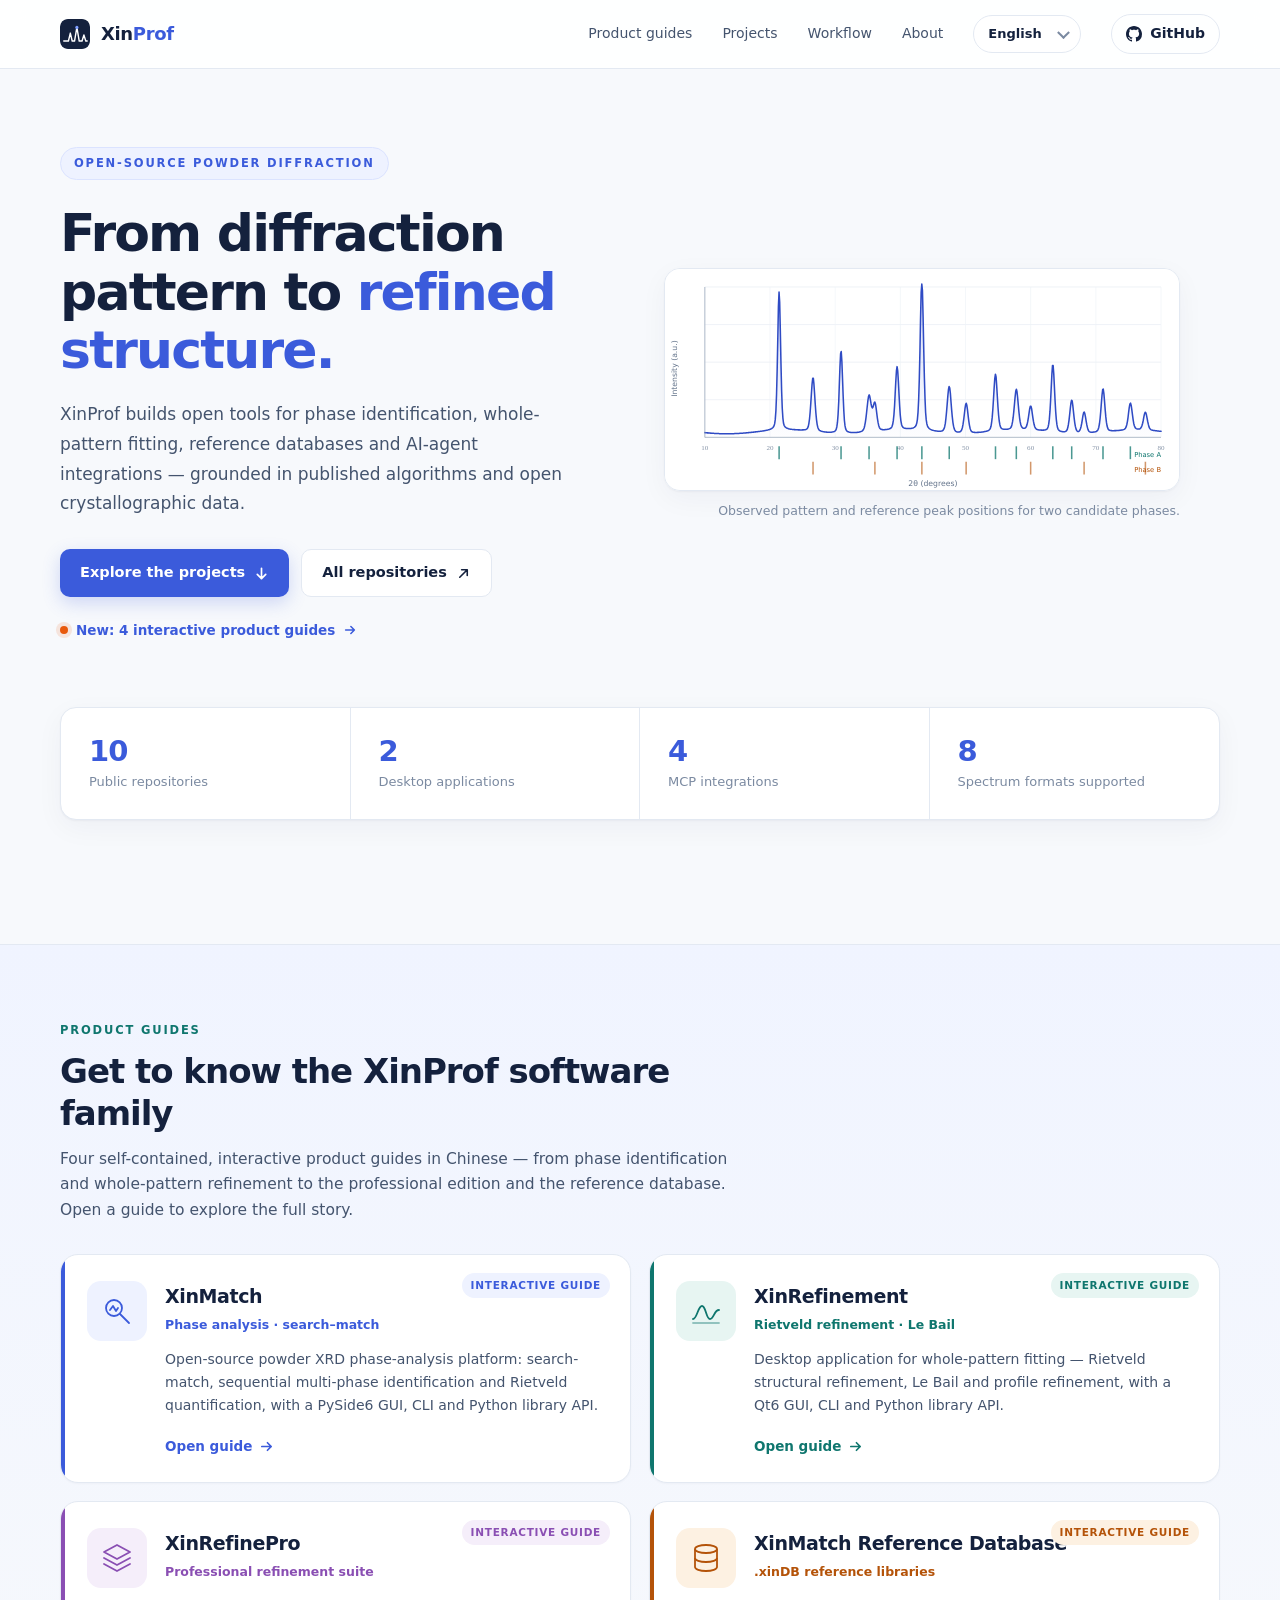
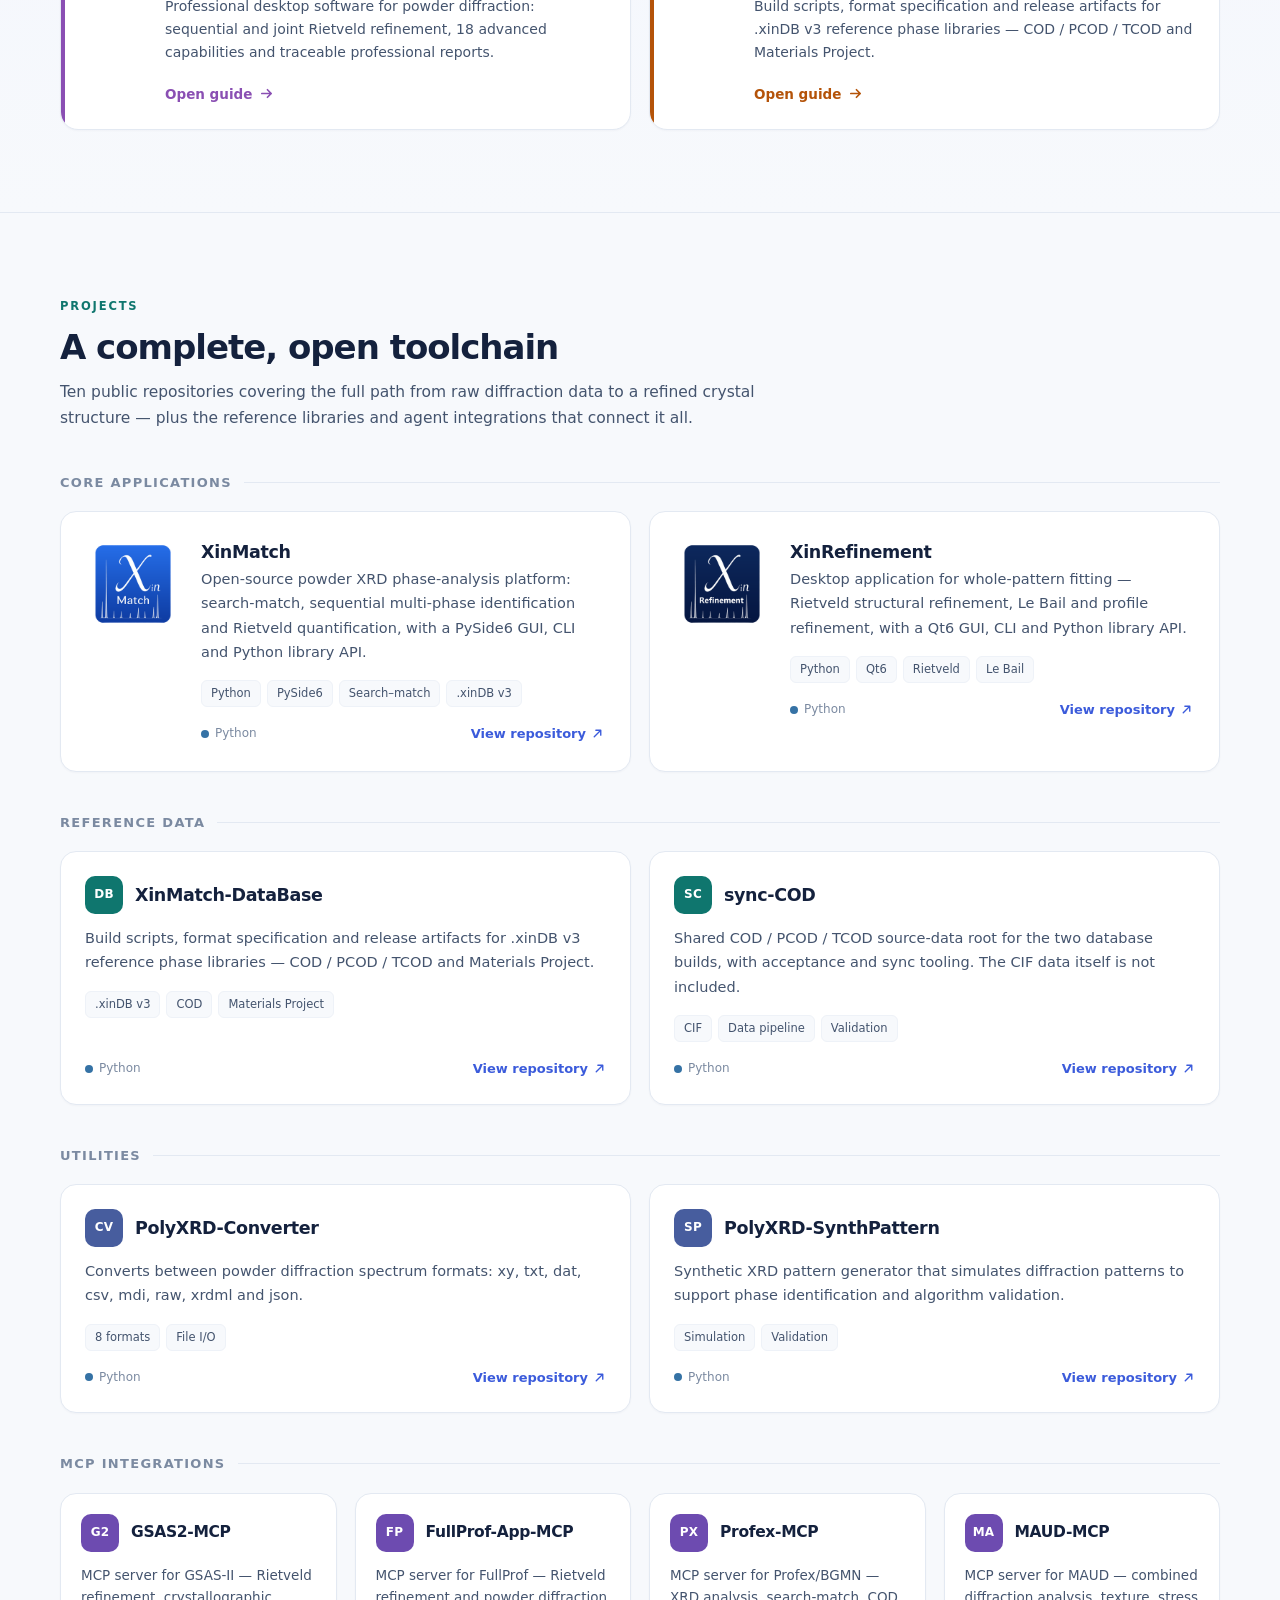
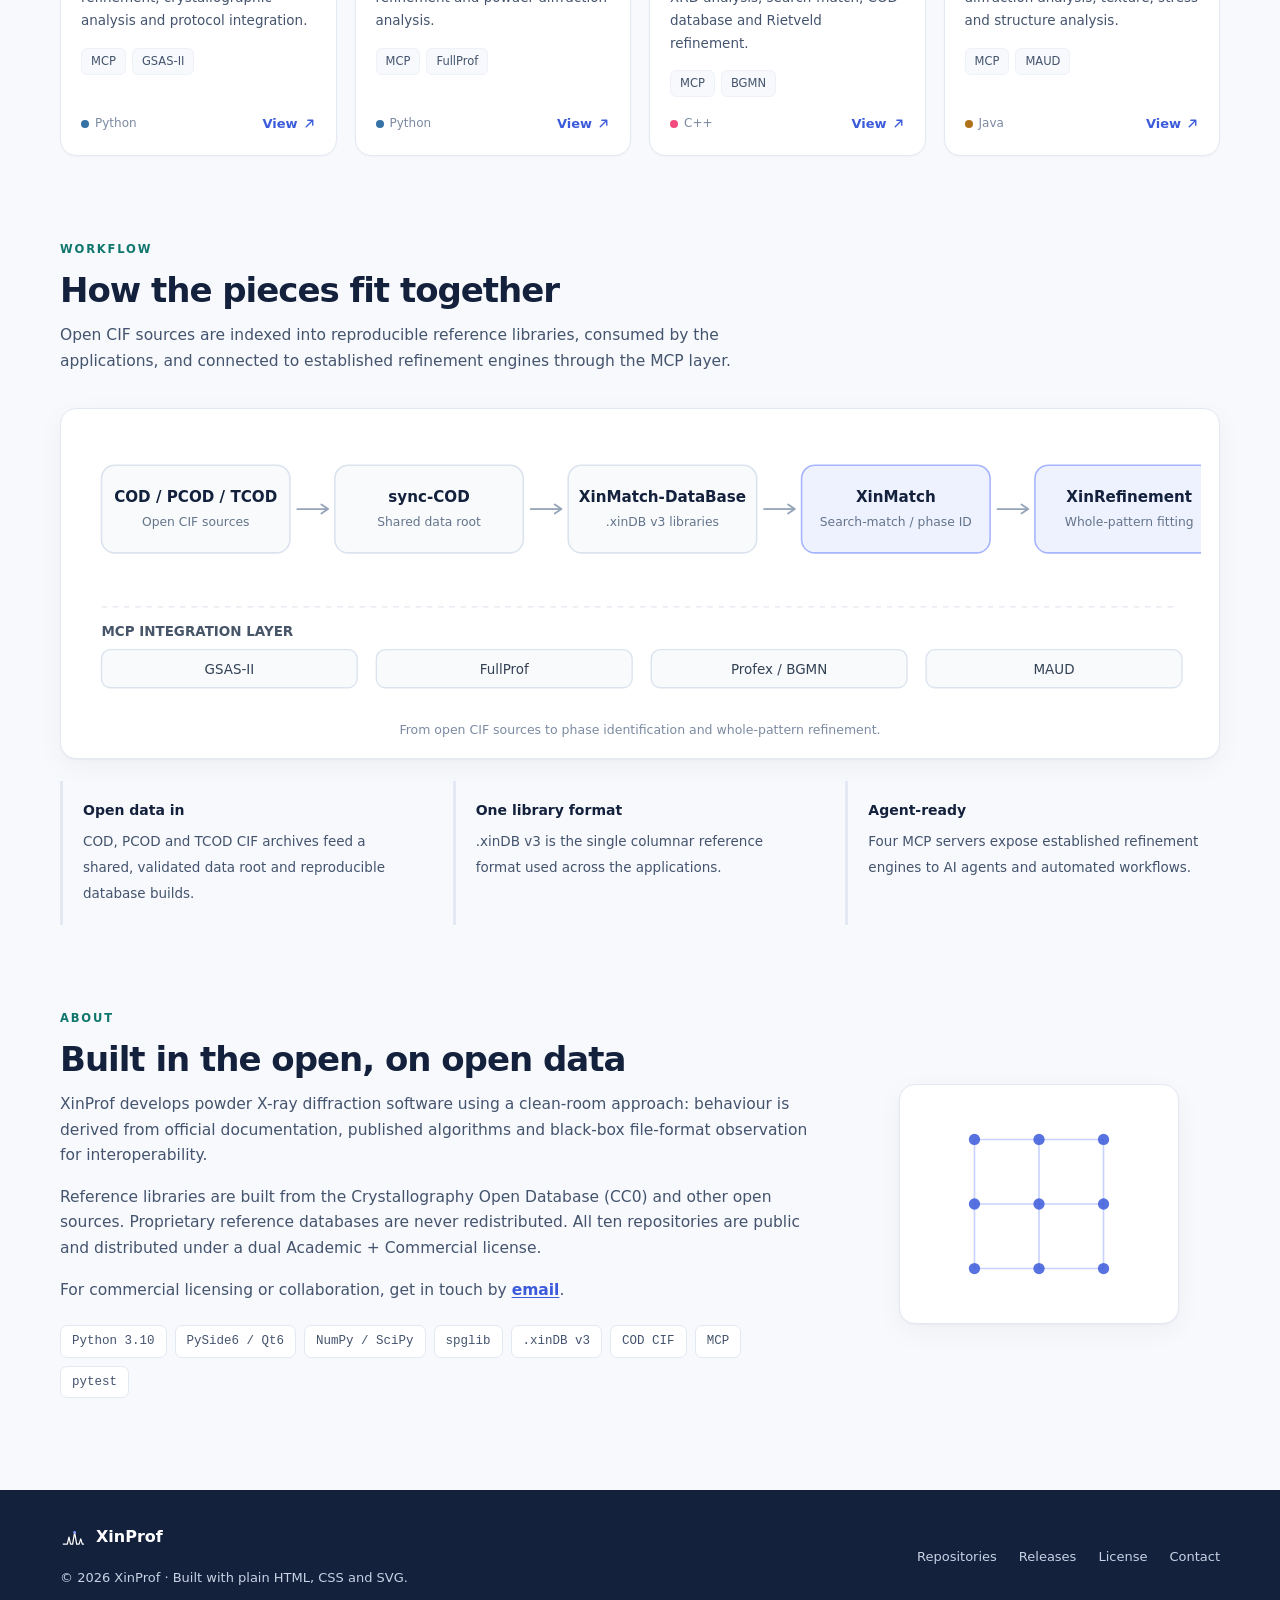
==== commit 9ea82615: "feat: add four interactive product guides to landing page" ====
--- a/index.html
+++ b/index.html
@@ -36,6 +36,7 @@
         <span class="brand-word">Xin<span>Prof</span></span>
       </a>
       <nav class="nav-links" aria-label="Main navigation">
+        <a class="nav-optional" href="#guides" data-i18n="nav_guides">Product guides</a>
         <a href="#projects" data-i18n="nav_projects">Projects</a>
         <a class="nav-optional" href="#workflow" data-i18n="nav_workflow">Workflow</a>
         <a class="nav-optional" href="#about" data-i18n="nav_about">About</a>
@@ -82,6 +83,11 @@
                 <svg viewBox="0 0 16 16" fill="none" stroke="currentColor" stroke-width="1.7" aria-hidden="true"><path d="M4 12L12 4M6 4h6v6" stroke-linecap="round" stroke-linejoin="round"/></svg>
               </a>
             </div>
+            <a class="hero-guide-link" href="#guides">
+              <span class="guide-pulse" aria-hidden="true"></span>
+              <span data-i18n="hero_guides">New: 4 interactive product guides</span>
+              <svg viewBox="0 0 16 16" fill="none" stroke="currentColor" stroke-width="1.8" aria-hidden="true"><path d="M3 8h10M9 4l4 4-4 4" stroke-linecap="round" stroke-linejoin="round"/></svg>
+            </a>
           </div>
           <figure class="hero-art">
             <img src="assets/img/diffraction.svg" width="800" height="344" data-i18n-alt="img_hero_alt"
@@ -95,6 +101,63 @@
           <div class="stat"><div class="stat-num">2</div><div class="stat-label" data-i18n="stat_apps">Desktop applications</div></div>
           <div class="stat"><div class="stat-num">4</div><div class="stat-label" data-i18n="stat_mcp">MCP integrations</div></div>
           <div class="stat"><div class="stat-num">8</div><div class="stat-label" data-i18n="stat_formats">Spectrum formats supported</div></div>
+        </div>
+      </div>
+    </section>
+
+    <!-- Product guides -->
+    <section id="guides" class="guides-section">
+      <div class="wrap">
+        <div class="section-head guides-head">
+          <div class="section-kicker" data-i18n="guides_kicker">Product guides</div>
+          <h2 data-i18n="guides_title">Get to know the XinProf software family</h2>
+          <p data-i18n="guides_intro">Four self-contained, interactive guides covering phase analysis, whole-pattern refinement, the professional edition and the reference database. Open a guide to explore the full story.</p>
+        </div>
+
+        <div class="guide-grid">
+          <a class="guide-card guide-match" href="XinMatch-Intro.html">
+            <span class="guide-icon" aria-hidden="true">
+              <svg viewBox="0 0 32 32" fill="none" stroke="currentColor" stroke-width="1.8"><circle cx="13" cy="13" r="8"/><path d="m9 15 3-4 3 5 2-3" stroke-linecap="round" stroke-linejoin="round"/><path d="m19 19 9 9" stroke-linecap="round"/></svg>
+            </span>
+            <span class="guide-badge" data-i18n="guide_badge">Interactive guide</span>
+            <h3 class="guide-name">XinMatch</h3>
+            <span class="guide-sub" data-i18n="guide_match_sub">Phase analysis · search–match</span>
+            <p class="guide-desc" data-i18n="desc_xinmatch">Open-source powder XRD phase-analysis platform: search-match, sequential multi-phase identification and Rietveld quantification, with a PySide6 GUI, CLI and Python library API.</p>
+            <span class="guide-cta"><span data-i18n="guide_open">Open guide</span><svg viewBox="0 0 16 16" fill="none" stroke="currentColor" stroke-width="1.8" aria-hidden="true"><path d="M3 8h10M9 4l4 4-4 4" stroke-linecap="round" stroke-linejoin="round"/></svg></span>
+          </a>
+
+          <a class="guide-card guide-refinement" href="XinRefinement-Intro.html">
+            <span class="guide-icon" aria-hidden="true">
+              <svg viewBox="0 0 32 32" fill="none" stroke="currentColor" stroke-width="1.8"><path d="M3 24c4 0 5-13 9-13s4 13 8 13 4-9 9-9" stroke-linecap="round" stroke-linejoin="round"/><path d="M3 28h26" stroke-linecap="round" opacity=".4"/></svg>
+            </span>
+            <span class="guide-badge" data-i18n="guide_badge">Interactive guide</span>
+            <h3 class="guide-name">XinRefinement</h3>
+            <span class="guide-sub" data-i18n="guide_refinement_sub">Rietveld refinement · Le Bail</span>
+            <p class="guide-desc" data-i18n="desc_xinrefinement">Desktop application for whole-pattern fitting — Rietveld structural refinement, Le Bail and profile refinement, with a Qt6 GUI, CLI and Python library API.</p>
+            <span class="guide-cta"><span data-i18n="guide_open">Open guide</span><svg viewBox="0 0 16 16" fill="none" stroke="currentColor" stroke-width="1.8" aria-hidden="true"><path d="M3 8h10M9 4l4 4-4 4" stroke-linecap="round" stroke-linejoin="round"/></svg></span>
+          </a>
+
+          <a class="guide-card guide-pro" href="XinRefinePro-Intro.html">
+            <span class="guide-icon" aria-hidden="true">
+              <svg viewBox="0 0 32 32" fill="none" stroke="currentColor" stroke-width="1.8"><path d="M16 3 29 10 16 17 3 10z" stroke-linejoin="round"/><path d="m3 16 13 7 13-7" stroke-linecap="round" stroke-linejoin="round"/><path d="m3 22 13 7 13-7" stroke-linecap="round" stroke-linejoin="round"/></svg>
+            </span>
+            <span class="guide-badge" data-i18n="guide_badge">Interactive guide</span>
+            <h3 class="guide-name">XinRefinePro</h3>
+            <span class="guide-sub" data-i18n="guide_pro_sub">Professional refinement suite</span>
+            <p class="guide-desc" data-i18n="desc_refinepro">Professional desktop software for powder diffraction: sequential and joint Rietveld refinement, 18 advanced capabilities and traceable professional reports.</p>
+            <span class="guide-cta"><span data-i18n="guide_open">Open guide</span><svg viewBox="0 0 16 16" fill="none" stroke="currentColor" stroke-width="1.8" aria-hidden="true"><path d="M3 8h10M9 4l4 4-4 4" stroke-linecap="round" stroke-linejoin="round"/></svg></span>
+          </a>
+
+          <a class="guide-card guide-database" href="XinDataBase-Intro.html">
+            <span class="guide-icon" aria-hidden="true">
+              <svg viewBox="0 0 32 32" fill="none" stroke="currentColor" stroke-width="1.8"><ellipse cx="16" cy="7" rx="11" ry="4"/><path d="M5 7v18c0 2.2 4.9 4 11 4s11-1.8 11-4V7"/><path d="M5 16c0 2.2 4.9 4 11 4s11-1.8 11-4"/></svg>
+            </span>
+            <span class="guide-badge" data-i18n="guide_badge">Interactive guide</span>
+            <h3 class="guide-name">XinMatch Reference Database</h3>
+            <span class="guide-sub" data-i18n="guide_database_sub">.xinDB reference libraries</span>
+            <p class="guide-desc" data-i18n="desc_database">Build scripts, format specification and release artifacts for .xinDB v3 reference phase libraries — COD / PCOD / TCOD and Materials Project.</p>
+            <span class="guide-cta"><span data-i18n="guide_open">Open guide</span><svg viewBox="0 0 16 16" fill="none" stroke="currentColor" stroke-width="1.8" aria-hidden="true"><path d="M3 8h10M9 4l4 4-4 4" stroke-linecap="round" stroke-linejoin="round"/></svg></span>
+          </a>
         </div>
       </div>
     </section>
--- a/assets/css/style.css
+++ b/assets/css/style.css
@@ -90,6 +90,17 @@
 .btn-ghost { background: var(--surface); color: var(--ink); border: 1px solid var(--line); }
 .btn-ghost:hover { border-color: var(--accent); color: var(--accent); transform: translateY(-2px); }
 .btn svg { width: 15px; height: 15px; }
+.hero-guide-link {
+  display: inline-flex; align-items: center; gap: 8px; margin-top: 22px;
+  font-size: 13.5px; font-weight: 650; color: var(--accent);
+}
+.hero-guide-link:hover { text-decoration: underline; }
+.hero-guide-link svg { width: 14px; height: 14px; transition: transform .18s ease; }
+.hero-guide-link:hover svg { transform: translateX(3px); }
+.guide-pulse {
+  width: 8px; height: 8px; border-radius: 50%; background: #e8590c;
+  box-shadow: 0 0 0 4px rgba(232, 89, 12, .13);
+}
 .hero-art { position: relative; }
 .hero-art img { width: 100%; height: auto; border: 1px solid var(--line); border-radius: var(--radius); box-shadow: var(--shadow); }
 .hero-art figcaption { margin-top: 10px; font-size: 12.5px; color: var(--ink-3); text-align: right; }
@@ -160,6 +171,55 @@
 .cards-4 .card { padding: 20px; }
 .cards-4 .card h3 { font-size: 15.5px; }
 .cards-4 .card p { font-size: 13.5px; }
+
+/* --------------------------- product guides ---------------------------- */
+.guides-section {
+  margin-top: 84px; padding: 76px 0 82px;
+  background: linear-gradient(180deg, #f0f4ff 0%, #f7f9fc 100%);
+  border-top: 1px solid var(--line); border-bottom: 1px solid var(--line);
+}
+.guides-head { margin-bottom: 30px; }
+.guide-grid { display: grid; grid-template-columns: repeat(2, minmax(0, 1fr)); gap: 18px; }
+.guide-card {
+  position: relative; overflow: hidden;
+  display: grid; grid-template-columns: 60px minmax(0, 1fr); gap: 4px 18px;
+  padding: 26px 26px 24px;
+  background: var(--surface); border: 1px solid var(--line); border-radius: 18px;
+  box-shadow: 0 1px 2px rgba(20, 33, 61, .03);
+  transition: transform .2s ease, border-color .2s ease, box-shadow .2s ease;
+}
+.guide-card::before {
+  content: ""; position: absolute; inset: 0 auto 0 0; width: 4px;
+  background: var(--guide-color, var(--accent));
+}
+.guide-card:hover {
+  transform: translateY(-4px); border-color: var(--guide-color);
+  box-shadow: 0 16px 40px rgba(20, 33, 61, .12);
+}
+.guide-match      { --guide-color: #3b5bdb; --guide-soft: #eef2ff; }
+.guide-refinement { --guide-color: #0f766e; --guide-soft: #e7f5f2; }
+.guide-pro        { --guide-color: #8a4fb3; --guide-soft: #f5eefa; }
+.guide-database   { --guide-color: #b45309; --guide-soft: #fdf1e2; }
+.guide-icon {
+  grid-row: span 4; width: 60px; height: 60px; border-radius: 14px;
+  display: grid; place-items: center; color: var(--guide-color); background: var(--guide-soft);
+}
+.guide-icon svg { width: 32px; height: 32px; }
+.guide-badge {
+  position: absolute; top: 18px; right: 20px;
+  font-size: 10.5px; font-weight: 750; letter-spacing: .07em; text-transform: uppercase;
+  color: var(--guide-color); background: var(--guide-soft);
+  padding: 4px 9px; border-radius: 999px;
+}
+.guide-name { margin: 2px 120px 0 0; font-size: 19px; font-weight: 730; letter-spacing: -.02em; line-height: 1.4; }
+.guide-sub { font-size: 12.5px; font-weight: 650; color: var(--guide-color); margin-top: 2px; }
+.guide-desc { margin: 8px 0 14px; font-size: 14px; line-height: 1.66; color: var(--ink-2); }
+.guide-cta {
+  display: inline-flex; align-items: center; gap: 7px;
+  font-size: 13.5px; font-weight: 720; color: var(--guide-color);
+}
+.guide-cta svg { width: 15px; height: 15px; transition: transform .18s ease; }
+.guide-card:hover .guide-cta svg { transform: translateX(4px); }
 
 /* ------------------------------ workflow ------------------------------- */
 .workflow-figure {
@@ -217,6 +277,13 @@
   .card-feature > img { width: 72px; height: 72px; }
   .notes { grid-template-columns: 1fr; }
   section { padding-top: 62px; }
+  .guides-section { margin-top: 62px; padding: 56px 0 62px; }
+  .guide-grid { grid-template-columns: 1fr; }
+  .guide-card { padding: 48px 22px 22px; grid-template-columns: 52px minmax(0, 1fr); gap: 4px 14px; }
+  .guide-icon { width: 52px; height: 52px; }
+  .guide-icon svg { width: 28px; height: 28px; }
+  .guide-name { margin-right: 0; font-size: 17px; }
+  .guide-badge { top: 16px; right: 18px; }
   .footer-inner { flex-direction: column; align-items: flex-start; }
 }
 @media (prefers-reduced-motion: reduce) {
@@ -264,3 +331,9 @@
 [dir="rtl"] .card:hover .repo-link svg { transform: scaleX(-1) translate(2px, -2px); }
 [dir="rtl"] .footer-links { flex-direction: row-reverse; }
 [dir="rtl"] .about-art img { transform: none; }
+[dir="rtl"] .guide-card::before { inset: 0 0 0 auto; }
+[dir="rtl"] .guide-badge { right: auto; left: 20px; }
+[dir="rtl"] .guide-name { margin-right: 0; margin-left: 120px; }
+[dir="rtl"] .guide-cta svg { transform: scaleX(-1); }
+[dir="rtl"] .guide-card:hover .guide-cta svg { transform: scaleX(-1) translateX(4px); }
+[dir="rtl"] .hero-guide-link svg { transform: scaleX(-1); }
